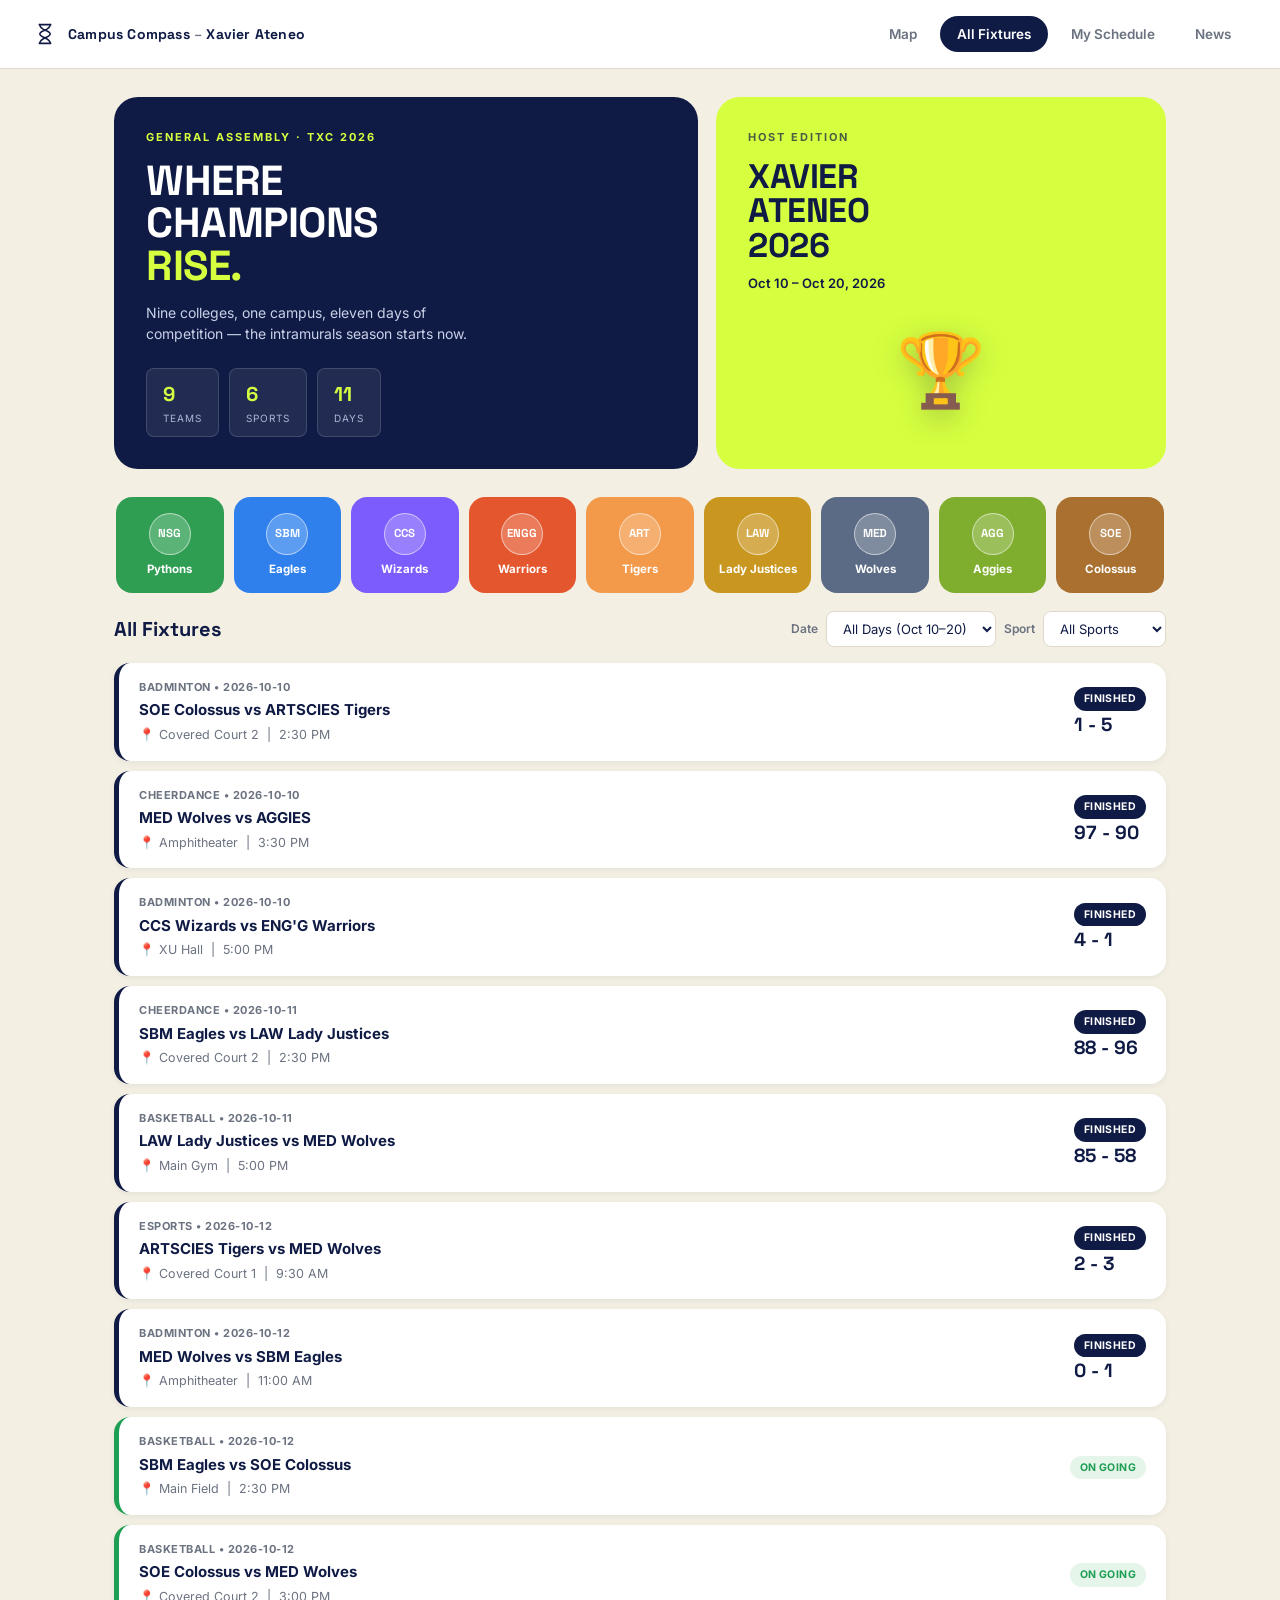
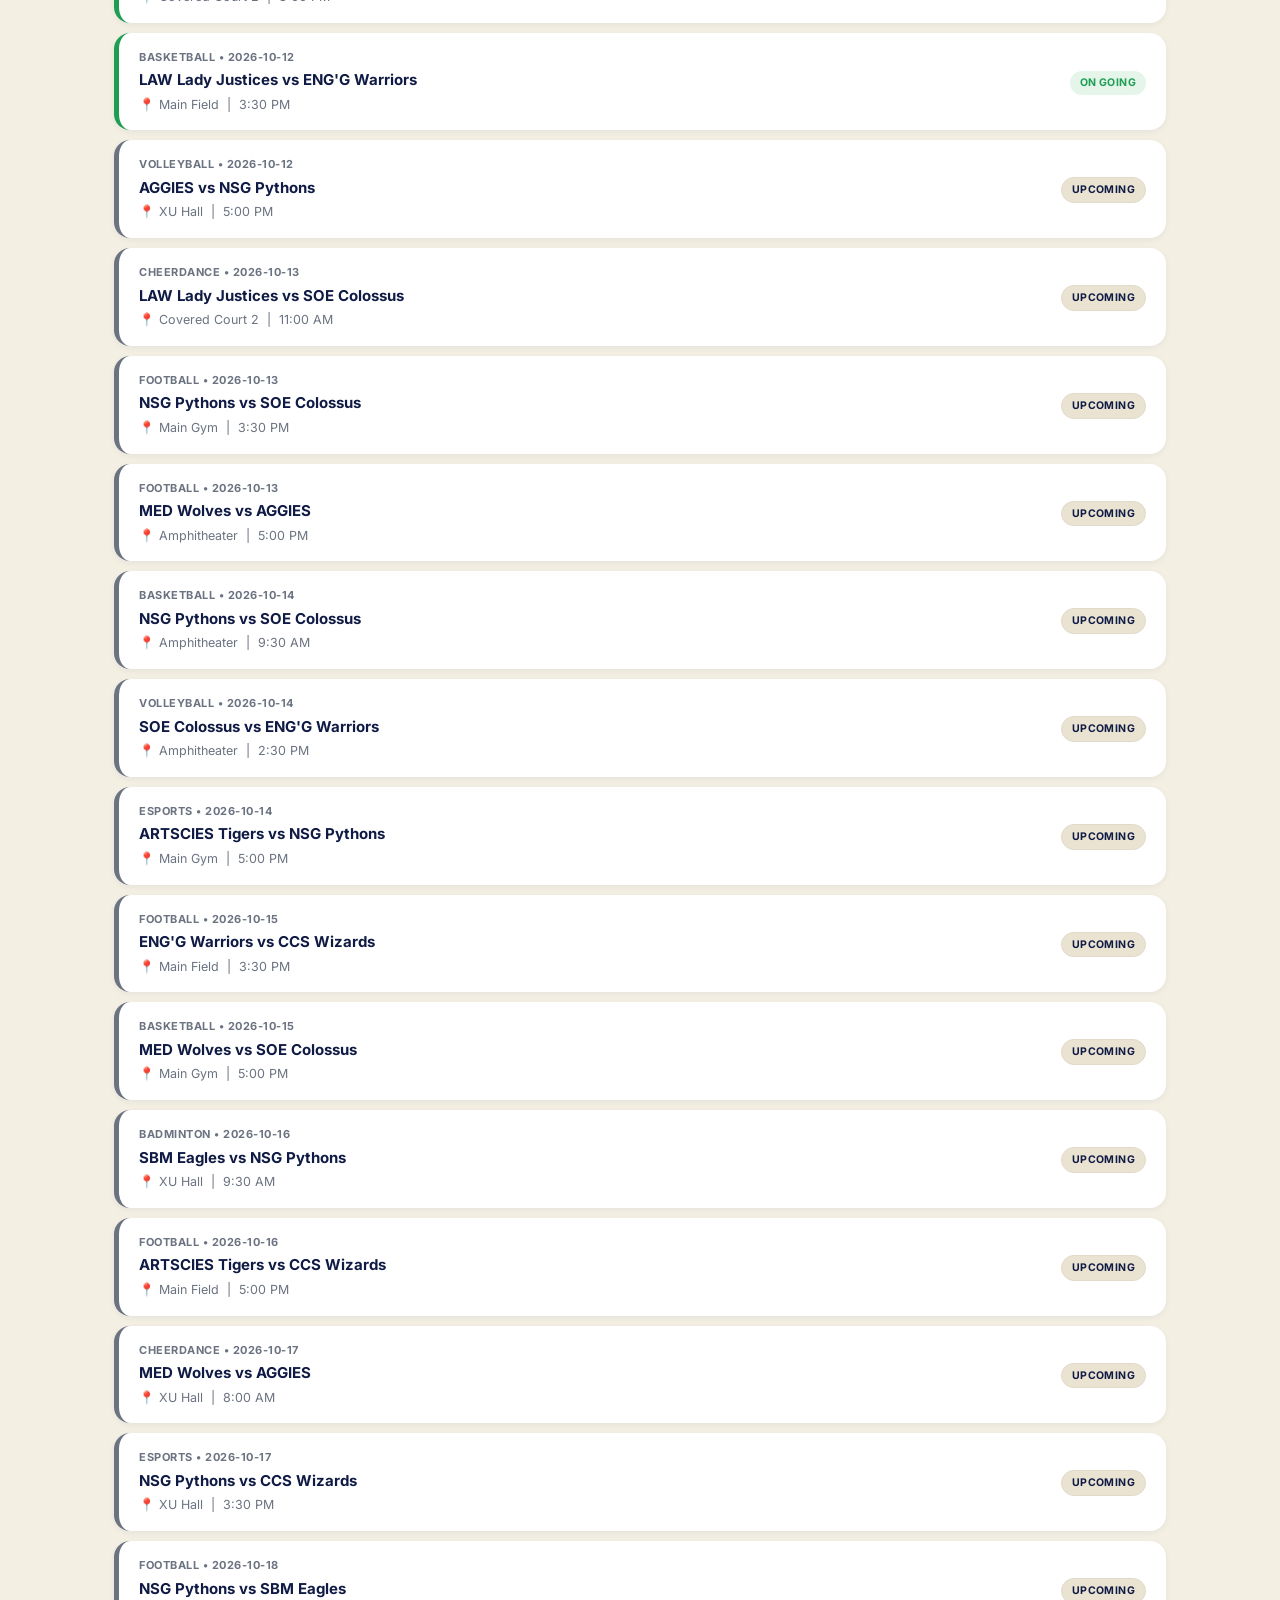
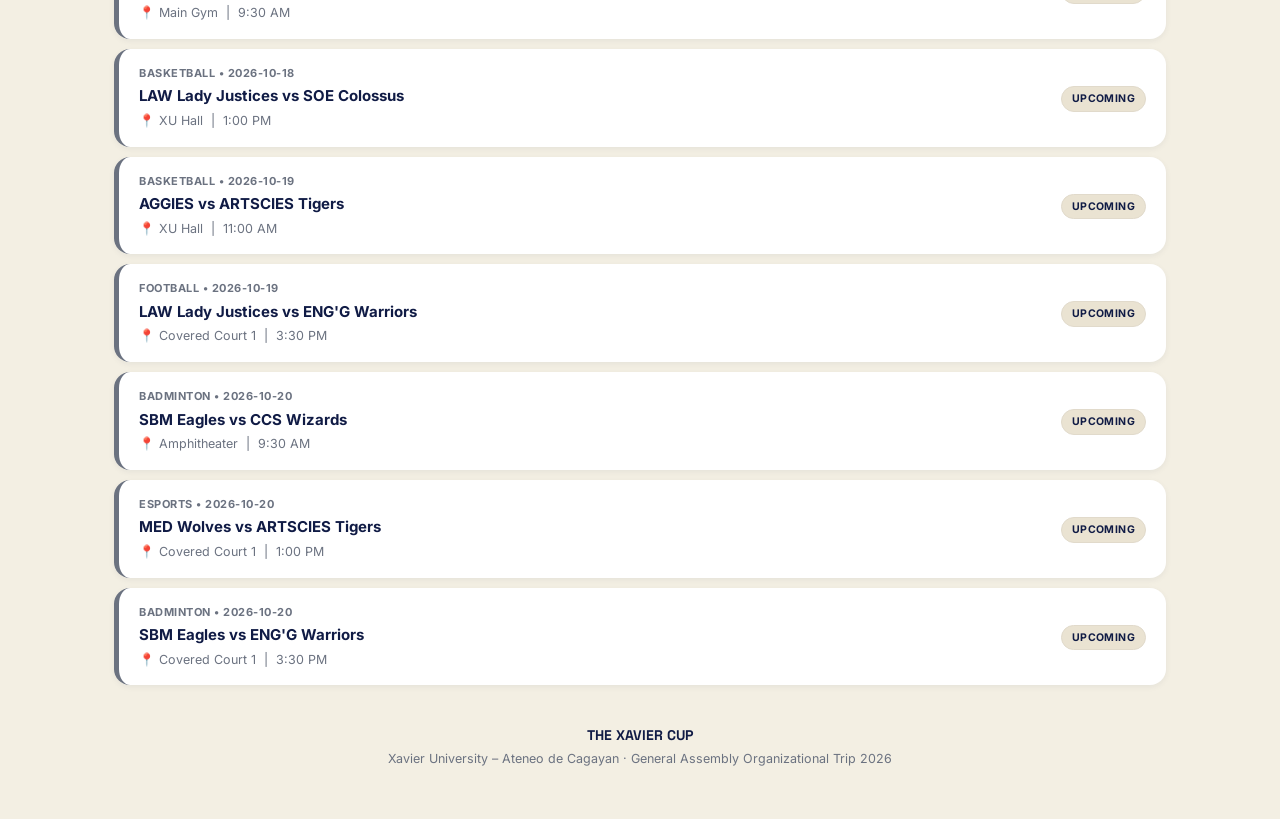
==== index.html @ f02c5eb1 "initial design" ====
<!DOCTYPE html>
<html lang="en">
<head>
<meta charset="UTF-8">
<meta name="viewport" content="width=device-width, initial-scale=1.0">
<title>The Xavier Cup · TXC 2026</title>
<link rel="preconnect" href="https://fonts.googleapis.com">
<link href="https://fonts.googleapis.com/css2?family=Space+Grotesk:wght@500;700&family=Inter:wght@400;500;600;700&display=swap" rel="stylesheet">
<link rel="stylesheet" href="styles.css">
</head>
<body>

  <!-- ============================================================
       NAVBAR
  ============================================================= -->
  <header class="navbar">
    <div class="brand">
      <span class="brand__mark" aria-hidden="true">
        <svg viewBox="0 0 100 100">
          <path d="M28 14h44M28 86h44" stroke="currentColor" stroke-width="6" stroke-linecap="round"/>
          <path d="M30 14c0 22 40 22 40 36s-40 14-40 36M70 14c0 22-40 22-40 36s40 14 40 36" fill="none" stroke="currentColor" stroke-width="6" stroke-linejoin="round" stroke-linecap="round"/>
        </svg>
      </span>
      <span class="brand__text">Campus Compass <span class="brand__dash">&ndash;</span> Xavier Ateneo</span>
    </div>
    <nav class="nav-tabs">
      <button class="nav-btn" data-tab="map">Map</button>
      <button class="nav-btn active" data-tab="fixtures">All Fixtures</button>
      <button class="nav-btn" data-tab="my-schedule">My Schedule</button>
      <button class="nav-btn" data-tab="news">News</button>
    </nav>
  </header>

  <main class="container">

    <!-- ============================================================
         HERO — two-card layout in the FIFA WC 2026 style
    ============================================================= -->
    <section class="hero">
      <div class="hero-card hero-card--navy">
        <p class="hero-eyebrow">GENERAL ASSEMBLY &middot; TXC 2026</p>
        <h1 class="hero-title">WHERE<br>CHAMPIONS<br><span>RISE.</span></h1>
        <p class="hero-copy">Nine colleges, one campus, eleven days of competition &mdash; the intramurals season starts now.</p>
        <div class="hero-stats">
          <div class="stat-chip"><span class="stat-num">9</span><span class="stat-label">Teams</span></div>
          <div class="stat-chip"><span class="stat-num">6</span><span class="stat-label">Sports</span></div>
          <div class="stat-chip"><span class="stat-num">11</span><span class="stat-label">Days</span></div>
        </div>
      </div>
      <div class="hero-card hero-card--lime">
        <p class="hero-eyebrow hero-eyebrow--dark">HOST EDITION</p>
        <h2 class="hero-title-dark">XAVIER<br>ATENEO<br>2026</h2>
        <p class="hero-dates">Oct 10 &ndash; Oct 20, 2026</p>
        <div class="hero-trophy" aria-hidden="true">🏆</div>
      </div>
    </section>

    <!-- ============================================================
         TEAM STRIP — doubles as a quick jump into My Schedule
    ============================================================= -->
    <section class="team-strip" id="teamStrip" aria-label="Teams">
      <!-- PHOTO NEEDED per team: a real candid/team photo, square
           crop, for the circular avatar in each chip below.
           Rendered by script.js — see TEAMS[].photo for the shot
           description of each one. Currently showing a colored
           initials placeholder instead. -->
    </section>

    <!-- ============================================================
         ALL FIXTURES VIEW
    ============================================================= -->
    <section class="view" id="fixturesView">
      <div class="view-controls">
        <h2 id="viewTitle">All Fixtures</h2>
        <div class="filter-group">
          <label for="dateSelect">Date</label>
          <select id="dateSelect">
            <option value="ALL">All Days (Oct 10&ndash;20)</option>
          </select>
          <label for="sportSelect">Sport</label>
          <select id="sportSelect">
            <option value="ALL">All Sports</option>
          </select>
        </div>
      </div>
      <div id="fixturesContainer" class="fixtures-grid"></div>
    </section>

    <!-- ============================================================
         MY SCHEDULE VIEW — team picker + calendar + day detail
    ============================================================= -->
    <section class="view" id="myScheduleView" hidden>
      <h2>⭐ My College Schedule</h2>
      <p class="section-lede">Pick your team above, then tap a day to see when they play.</p>

      <div class="calendar" id="calendar">
        <div class="calendar__head">
          <h3 id="calendarMonthLabel">October 2026</h3>
          <button class="calendar__today-btn" id="calToday">Today</button>
        </div>
        <div class="calendar__weekdays">
          <span>Sun</span><span>Mon</span><span>Tue</span><span>Wed</span><span>Thu</span><span>Fri</span><span>Sat</span>
        </div>
        <div class="calendar__grid" id="calendarGrid"></div>
      </div>

      <div class="day-detail" id="dayDetail">
        <div class="day-detail__head">
          <h3 id="dayDetailTitle">Select a team</h3>
        </div>
        <div id="dayDetailGames" class="fixtures-grid"></div>
      </div>
    </section>

  </main>

  <footer class="site-footer">
    <p class="site-footer__name">THE XAVIER CUP</p>
    <p class="footer-sub">Xavier University &ndash; Ateneo de Cagayan &middot; General Assembly Organizational Trip 2026</p>
  </footer>

<script src="script.js"></script>
</body>
</html>
---- styles.css ----
/* ==========================================================
   THE XAVIER CUP — FIFA World Cup 2026 palette
   navy card / lime accent / cream ground, bold condensed type.
========================================================== */

:root{
  --navy:       #101B45;
  --navy-deep:  #0A1230;
  --lime:       #D6FF3F;
  --lime-deep:  #A9CC1E;
  --cream:      #F3EFE3;
  --cream-card: #EAE3D2;
  --white:      #FFFFFF;
  --ink:        #101B45;
  --muted:      #6B7280;
  --border:     #E1DACB;
  --green:      #1E9E52;
  --green-soft: #E5F5EA;

  --font-display:'Space Grotesk', sans-serif;
  --font-body:   'Inter', sans-serif;

  --radius-sm: 8px;
  --radius:    16px;
  --radius-lg: 24px;
  --radius-pill: 999px;

  --shadow-sm: 0 2px 6px rgba(16,27,69,.06);
  --shadow-md: 0 8px 22px rgba(16,27,69,.10);
}

*{ box-sizing:border-box; margin:0; padding:0; }

body{
  font-family:var(--font-body);
  background:var(--cream);
  color:var(--ink);
  line-height:1.5;
  padding-bottom:40px;
}
a{ color:inherit; text-decoration:none; }
h1,h2,h3{ font-family:var(--font-display); }

/* ---------------------------------------------------------
   PHOTO PLACEHOLDER (used sparingly — most cards here are
   solid-color per the World Cup reference, not photographic)
--------------------------------------------------------- */
.photo-placeholder{
  display:flex; align-items:center; justify-content:center;
  background:repeating-linear-gradient(135deg, rgba(16,27,69,.06) 0 8px, rgba(16,27,69,0) 8px 16px), var(--cream-card);
  border:2px dashed var(--navy);
  color:var(--navy);
  font-size:10px; font-weight:700; text-align:center;
}

/* ---------------------------------------------------------
   NAVBAR
--------------------------------------------------------- */
.navbar{
  display:flex; align-items:center; justify-content:space-between;
  gap:16px; padding:16px 32px; background:var(--white);
  border-bottom:1px solid var(--border); flex-wrap:wrap;
}
.brand{ display:flex; align-items:center; gap:10px; }
.brand__mark{ width:26px; height:26px; color:var(--navy); }
.brand__text{
  font-family:var(--font-display); font-weight:700; font-size:14px;
  letter-spacing:.2px; color:var(--navy);
}
.brand__dash{ color:var(--muted); font-weight:500; }

.nav-tabs{ display:flex; gap:6px; flex-wrap:wrap; }
.nav-btn{
  background:transparent; border:1px solid transparent; color:var(--muted);
  padding:9px 16px; border-radius:var(--radius-pill); cursor:pointer;
  font-family:var(--font-body); font-weight:600; font-size:13.5px;
  transition:background .12s ease, color .12s ease;
}
.nav-btn:hover{ background:var(--cream); color:var(--navy); }
.nav-btn.active{ background:var(--navy); color:var(--white); }

/* ---------------------------------------------------------
   CONTAINER
--------------------------------------------------------- */
.container{ max-width:1100px; margin:0 auto; padding:28px 24px 0; }

/* ---------------------------------------------------------
   HERO
--------------------------------------------------------- */
.hero{ display:grid; grid-template-columns:1.3fr 1fr; gap:18px; margin-bottom:24px; }
.hero-card{ border-radius:var(--radius-lg); padding:32px; position:relative; overflow:hidden; }
.hero-card--navy{ background:var(--navy); color:var(--white); }
.hero-card--lime{ background:var(--lime); color:var(--navy); display:flex; flex-direction:column; }

.hero-eyebrow{
  font-size:11px; font-weight:700; letter-spacing:2px; text-transform:uppercase;
  color:var(--lime); margin-bottom:14px;
}
.hero-eyebrow--dark{ color:var(--navy); opacity:.7; }

.hero-title{
  font-size:clamp(30px,4vw,42px); font-weight:700; line-height:1.02; letter-spacing:-.5px;
  text-transform:uppercase; margin-bottom:14px;
}
.hero-title span{ color:var(--lime); }
.hero-copy{ font-size:14px; color:#C9D0E8; max-width:340px; margin-bottom:24px; }

.hero-stats{ display:flex; gap:10px; flex-wrap:wrap; }
.stat-chip{
  background:rgba(255,255,255,.08); border:1px solid rgba(255,255,255,.14);
  border-radius:var(--radius-sm); padding:10px 16px; display:flex; flex-direction:column; gap:2px;
}
.stat-num{ font-family:var(--font-display); font-weight:700; font-size:20px; color:var(--lime); }
.stat-label{ font-size:10px; letter-spacing:1px; text-transform:uppercase; color:#AEB6D4; }

.hero-title-dark{ font-size:clamp(26px,3.4vw,34px); font-weight:700; line-height:1.02; letter-spacing:-.5px; margin-bottom:10px; text-transform:uppercase; }
.hero-dates{ font-size:13px; font-weight:600; margin-bottom:auto; }
.hero-trophy{ font-size:72px; text-align:center; margin:14px 0; filter:drop-shadow(0 8px 14px rgba(16,27,69,.25)); }
.hero-venues{ display:flex; gap:8px; flex-wrap:wrap; }
.venue-pill{ background:var(--navy); color:var(--white); font-size:11px; font-weight:700; padding:6px 12px; border-radius:var(--radius-pill); }

/* ---------------------------------------------------------
   TEAM STRIP / PICKER (shared chip styling)
--------------------------------------------------------- */
.team-strip{
  display:grid; grid-template-columns:repeat(auto-fit, minmax(88px, 1fr));
  gap:10px; padding:4px 2px 18px; width:100%;
}
.team-chip{
  border:2px solid transparent;
  border-radius:var(--radius); padding:14px 8px; text-align:center; cursor:pointer;
  transition:transform .12s ease, box-shadow .12s ease, border-color .12s ease;
}
.team-chip:hover{ transform:translateY(-2px); box-shadow:var(--shadow-sm); }
.team-chip.selected{ border-color:var(--navy); box-shadow:var(--shadow-md); }
.team-chip__avatar{
  width:42px; height:42px; border-radius:50%; margin:0 auto 8px;
  display:flex; align-items:center; justify-content:center;
  background:rgba(255,255,255,.22); border:1.5px solid rgba(255,255,255,.55);
  color:#fff; font-family:var(--font-display); font-weight:700; font-size:11.5px;
}
.team-chip__name{ font-size:11.5px; font-weight:700; line-height:1.2; color:#fff; }

/* ---------------------------------------------------------
   VIEWS / CONTROLS
--------------------------------------------------------- */
.view[hidden]{ display:none; }
.view-controls{
  display:flex; align-items:center; justify-content:space-between; flex-wrap:wrap; gap:14px;
  margin-bottom:16px;
}
.view-controls h2, .my-schedule h2{ font-size:20px; }
.section-lede{ color:var(--muted); font-size:13.5px; margin-bottom:16px; margin-top:-6px; }

.filter-group{ display:flex; align-items:center; gap:8px; flex-wrap:wrap; }
.filter-group label{ font-size:12px; font-weight:600; color:var(--muted); }
.filter-group select{
  padding:8px 12px; border-radius:var(--radius-sm); border:1px solid var(--border);
  background:var(--white); font-family:var(--font-body); font-size:13px; color:var(--ink);
}

/* ---------------------------------------------------------
   FIXTURE CARDS
--------------------------------------------------------- */
.fixtures-grid{ display:flex; flex-direction:column; gap:10px; }
.card{
  background:var(--white); border-radius:var(--radius); padding:16px 20px;
  display:flex; justify-content:space-between; align-items:center; gap:16px;
  border-left:5px solid var(--border); box-shadow:var(--shadow-sm); flex-wrap:wrap;
}
.card.finished{ border-left-color:var(--navy); }
.card.ongoing{ border-left-color:var(--green); }
.card.upcoming{ border-left-color:var(--muted); }
/* whenever a card involves the viewer's own team (green text),
   the left edge goes green too, overriding the status color */
.card.mine{ border-left-color:var(--lime-deep); }

.badge{
  font-size:10.5px; font-weight:700; padding:4px 10px; border-radius:var(--radius-pill);
  text-transform:uppercase; letter-spacing:.4px; display:inline-block;
}
.badge.finished{ background:var(--navy); color:var(--white); }
.badge.ongoing{ background:var(--green-soft); color:var(--green); animation:pulse 1.3s infinite; }
.badge.upcoming{ background:var(--cream-card); color:var(--navy); border:1px solid var(--border); }
@keyframes pulse{ 0%,100%{opacity:1;} 50%{opacity:.55;} }

.match-info{ flex:1 1 220px; }
.sport-name{ font-size:11px; color:var(--muted); text-transform:uppercase; letter-spacing:.5px; font-weight:700; margin-bottom:4px; }
.teams{ font-size:15px; font-weight:700; }
.teams .team-mine{ color:var(--lime-deep); }
.time-venue{ font-size:12.5px; color:var(--muted); margin-top:4px; }

.score{ font-family:var(--font-display); font-weight:700; font-size:19px; color:var(--navy); white-space:nowrap; }

.empty-state{ text-align:center; padding:36px 20px; background:var(--white); border-radius:var(--radius); color:var(--muted); border:1px dashed var(--border); font-size:13.5px; }

/* ---------------------------------------------------------
   CALENDAR (My Schedule) — real month grid, macOS-Calendar-style
--------------------------------------------------------- */
.calendar{
  background:var(--navy); border-radius:var(--radius-lg); overflow:hidden;
  margin-bottom:22px; box-shadow:var(--shadow-md);
}
.calendar__head{
  display:flex; align-items:center; gap:12px; padding:16px 20px 10px;
}
.calendar__head h3{
  color:var(--lime); font-size:18px; font-weight:700; margin-right:auto;
}
.calendar__today-btn{
  background:rgba(255,255,255,.08); border:1px solid rgba(255,255,255,.2); color:var(--white);
  font-size:12px; font-weight:600; padding:6px 14px; border-radius:var(--radius-pill); cursor:pointer;
}
.calendar__today-btn:hover{ background:rgba(255,255,255,.16); }

.calendar__weekdays{
  display:grid; grid-template-columns:repeat(7,1fr);
  padding:6px 10px; border-top:1px solid rgba(255,255,255,.08);
}
.calendar__weekdays span{
  text-align:center; font-size:11px; font-weight:600; letter-spacing:.5px;
  color:rgba(255,255,255,.55); text-transform:uppercase; padding:6px 0;
}

.calendar__grid{ display:grid; grid-template-columns:repeat(7,1fr); }
.cal-cell{
  min-height:88px; border-top:1px solid rgba(255,255,255,.08); border-left:1px solid rgba(255,255,255,.08);
  padding:6px 6px 8px; cursor:pointer; transition:background .12s ease;
}
.cal-cell:nth-child(7n+1){ border-left:none; }
.cal-cell:hover{ background:rgba(255,255,255,.04); }
.cal-cell.out-of-month{ cursor:default; }
.cal-cell.out-of-month .cal-cell__num{ color:rgba(255,255,255,.22); }
.cal-cell.selected{ background:rgba(214,255,63,.10); }
.cal-cell__num{
  font-family:var(--font-display); font-weight:700; font-size:13px; color:var(--lime);
}
.cal-cell.is-today .cal-cell__num{
  display:inline-flex; align-items:center; justify-content:center;
  width:22px; height:22px; border-radius:50%; background:var(--lime); color:var(--navy);
}
.cal-pills{ margin-top:6px; display:flex; flex-direction:column; gap:3px; }
.cal-pill{
  font-size:10px; font-weight:600; padding:3px 6px; border-radius:5px;
  white-space:nowrap; overflow:hidden; text-overflow:ellipsis;
}
.cal-pill.finished{ background:var(--cream); color:var(--navy); }
.cal-pill.ongoing{ background:var(--lime); color:var(--navy); animation:pulse 1.3s infinite; }
.cal-pill.upcoming{ background:transparent; border:1px solid rgba(214,255,63,.6); color:var(--lime); }

.day-detail__head{ margin-bottom:12px; }
.day-detail__head h3{ font-size:16px; }

/* ---------------------------------------------------------
   FOOTER
--------------------------------------------------------- */
.site-footer{ text-align:center; padding:40px 20px 10px; color:var(--muted); font-size:12.5px; }
.site-footer__name{ font-family:var(--font-display); font-weight:700; color:var(--navy); font-size:14px; margin-bottom:4px; }

/* ---------------------------------------------------------
   RESPONSIVE
--------------------------------------------------------- */
@media (max-width:760px){
  .hero{ grid-template-columns:1fr; }
  .navbar{ padding:14px 18px; }
  .container{ padding:22px 16px 0; }
  .card{ flex-direction:column; align-items:flex-start; }
  .score{ align-self:flex-end; }
}
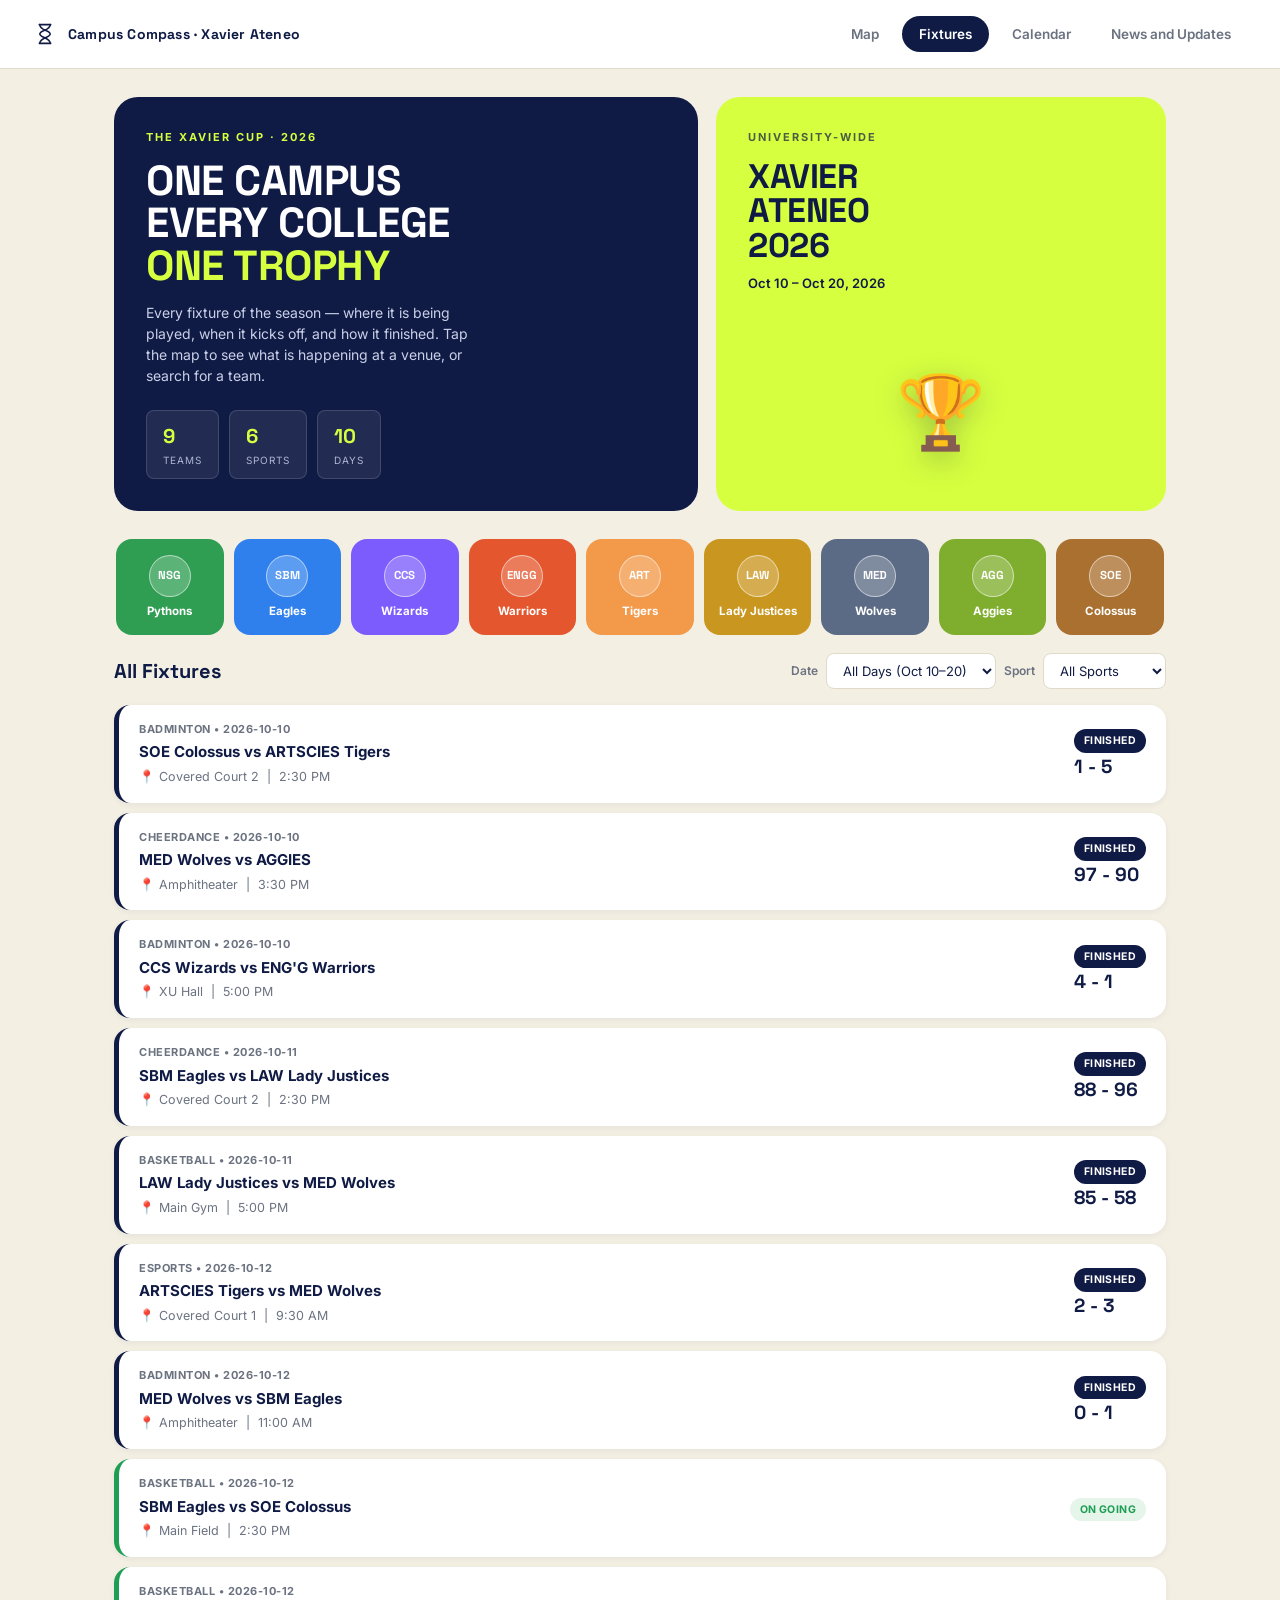
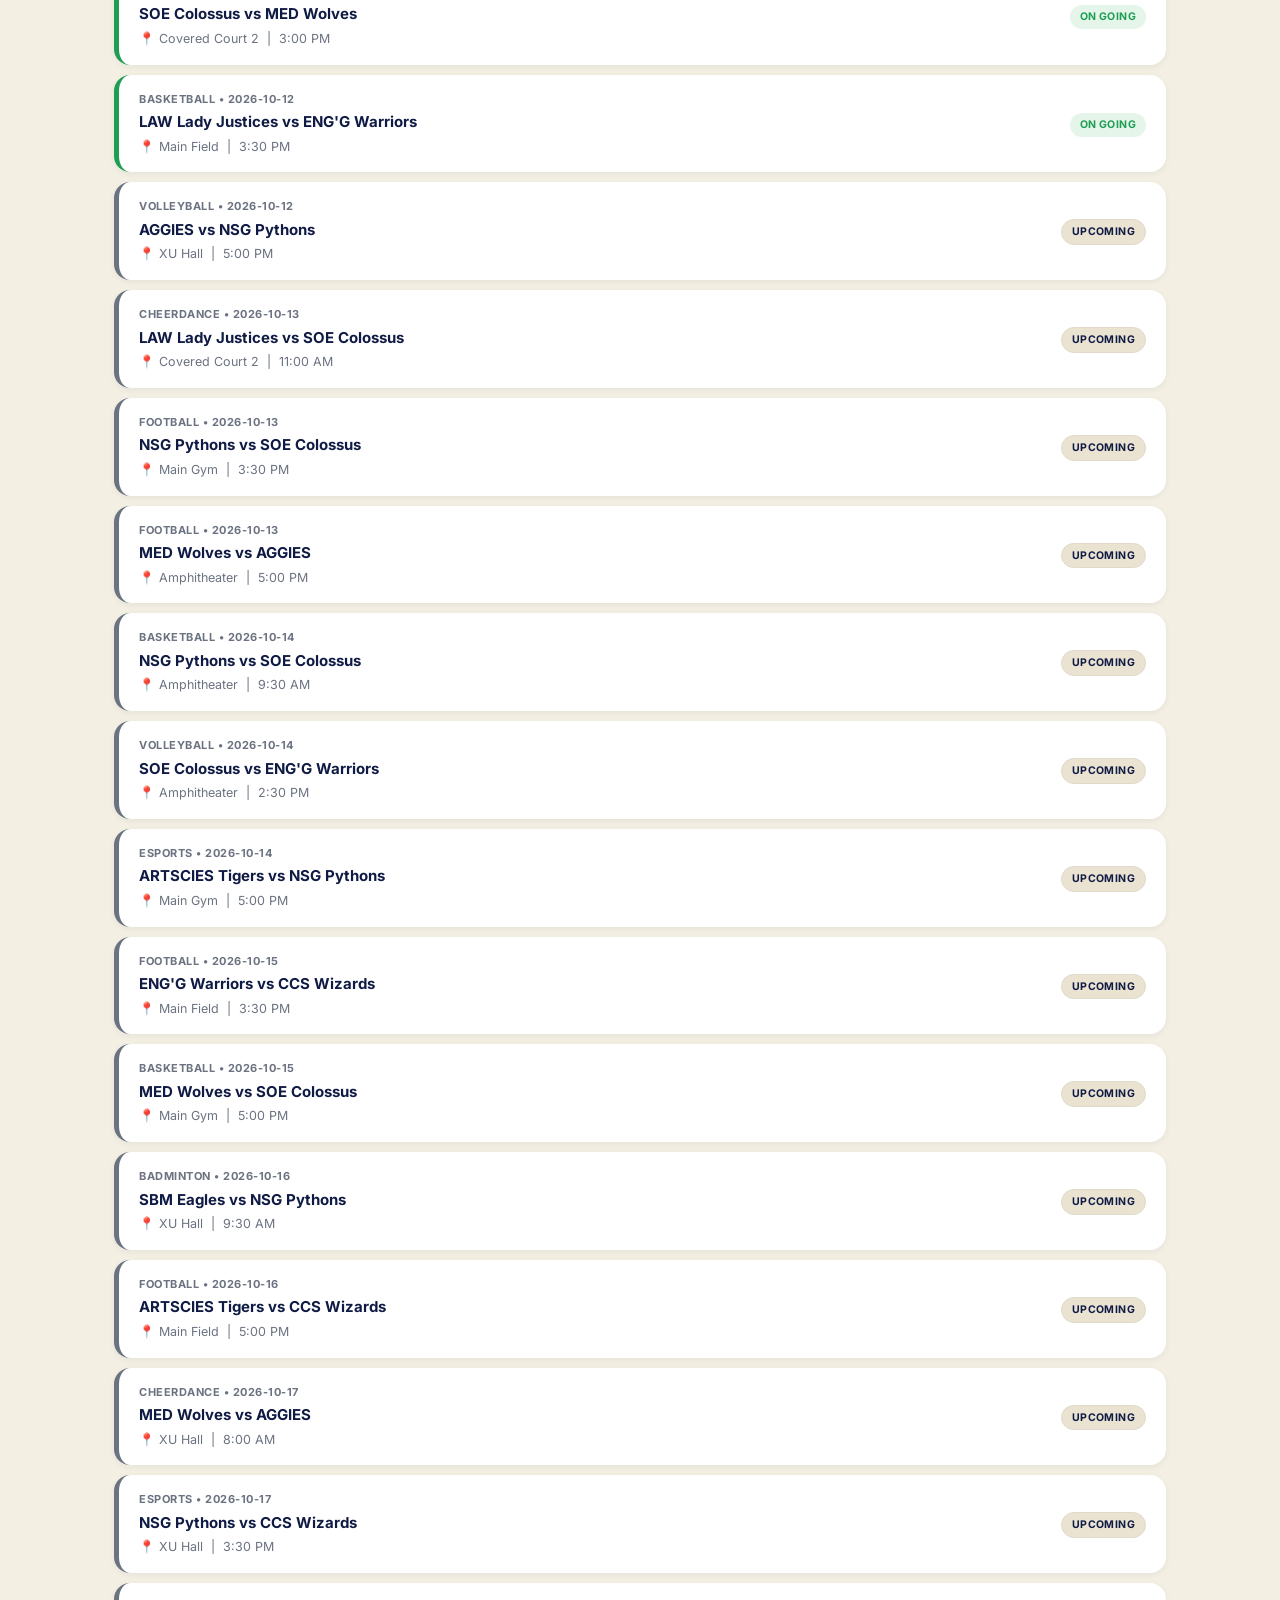
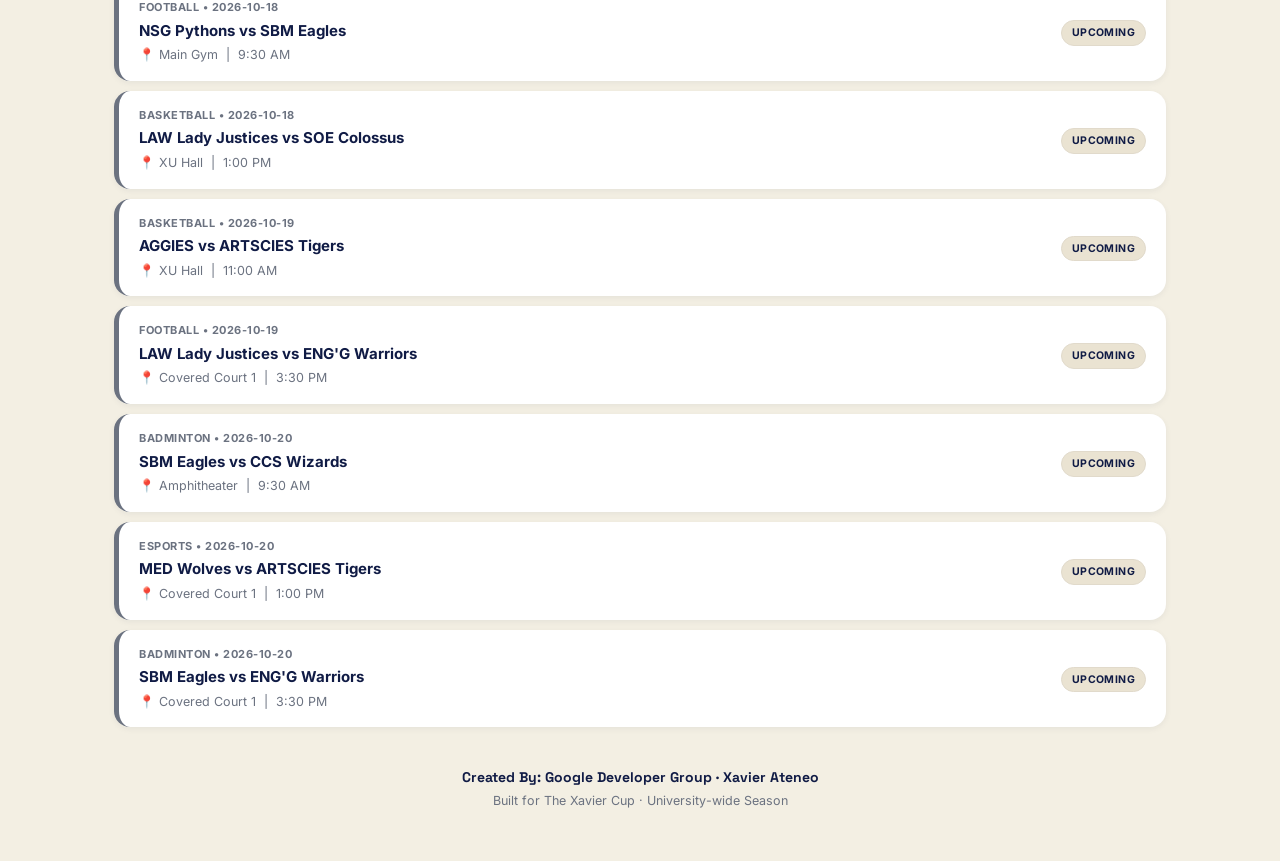
==== commit 6090ce8e: "fixed some text layouts and contents to align with seans design" ====
--- a/index.html
+++ b/index.html
@@ -1,18 +1,15 @@
 <!DOCTYPE html>
 <html lang="en">
 <head>
-<meta charset="UTF-8">
-<meta name="viewport" content="width=device-width, initial-scale=1.0">
-<title>The Xavier Cup · TXC 2026</title>
-<link rel="preconnect" href="https://fonts.googleapis.com">
-<link href="https://fonts.googleapis.com/css2?family=Space+Grotesk:wght@500;700&family=Inter:wght@400;500;600;700&display=swap" rel="stylesheet">
-<link rel="stylesheet" href="styles.css">
+  <meta charset="UTF-8">
+  <meta name="viewport" content="width=device-width, initial-scale=1.0">
+  <title>Campus Compass · Xavier Ateneo</title>
+  <link rel="preconnect" href="https://fonts.googleapis.com">
+  <link href="https://fonts.googleapis.com/css2?family=Space+Grotesk:wght@500;700&family=Inter:wght@400;500;600;700&display=swap" rel="stylesheet">
+  <link rel="stylesheet" href="styles.css">
 </head>
 <body>
 
-  <!-- ============================================================
-       NAVBAR
-  ============================================================= -->
   <header class="navbar">
     <div class="brand">
       <span class="brand__mark" aria-hidden="true">
@@ -21,54 +18,43 @@
           <path d="M30 14c0 22 40 22 40 36s-40 14-40 36M70 14c0 22-40 22-40 36s40 14 40 36" fill="none" stroke="currentColor" stroke-width="6" stroke-linejoin="round" stroke-linecap="round"/>
         </svg>
       </span>
-      <span class="brand__text">Campus Compass <span class="brand__dash">&ndash;</span> Xavier Ateneo</span>
+      <span class="brand__text">Campus Compass · Xavier Ateneo</span>
     </div>
     <nav class="nav-tabs">
       <button class="nav-btn" data-tab="map">Map</button>
-      <button class="nav-btn active" data-tab="fixtures">All Fixtures</button>
-      <button class="nav-btn" data-tab="my-schedule">My Schedule</button>
-      <button class="nav-btn" data-tab="news">News</button>
+      <button class="nav-btn active" data-tab="fixtures">Fixtures</button>
+      <button class="nav-btn" data-tab="my-schedule">Calendar</button>
+      <button class="nav-btn" data-tab="news">News and Updates</button>
     </nav>
   </header>
 
   <main class="container">
-
-    <!-- ============================================================
-         HERO — two-card layout in the FIFA WC 2026 style
-    ============================================================= -->
     <section class="hero">
       <div class="hero-card hero-card--navy">
-        <p class="hero-eyebrow">GENERAL ASSEMBLY &middot; TXC 2026</p>
-        <h1 class="hero-title">WHERE<br>CHAMPIONS<br><span>RISE.</span></h1>
-        <p class="hero-copy">Nine colleges, one campus, eleven days of competition &mdash; the intramurals season starts now.</p>
+        <p class="hero-eyebrow">THE XAVIER CUP &middot; 2026</p>
+        <h1 class="hero-title">ONE CAMPUS<br>EVERY COLLEGE<br><span>ONE TROPHY</span></h1>
+        <p class="hero-copy">Every fixture of the season — where it is being played, when it kicks off, and how it finished. Tap the map to see what is happening at a venue, or search for a team.</p>
         <div class="hero-stats">
           <div class="stat-chip"><span class="stat-num">9</span><span class="stat-label">Teams</span></div>
           <div class="stat-chip"><span class="stat-num">6</span><span class="stat-label">Sports</span></div>
-          <div class="stat-chip"><span class="stat-num">11</span><span class="stat-label">Days</span></div>
+          <div class="stat-chip"><span class="stat-num">10</span><span class="stat-label">Days</span></div>
         </div>
       </div>
       <div class="hero-card hero-card--lime">
-        <p class="hero-eyebrow hero-eyebrow--dark">HOST EDITION</p>
+        <p class="hero-eyebrow hero-eyebrow--dark">UNIVERSITY-WIDE</p>
         <h2 class="hero-title-dark">XAVIER<br>ATENEO<br>2026</h2>
         <p class="hero-dates">Oct 10 &ndash; Oct 20, 2026</p>
         <div class="hero-trophy" aria-hidden="true">🏆</div>
       </div>
     </section>
 
-    <!-- ============================================================
-         TEAM STRIP — doubles as a quick jump into My Schedule
-    ============================================================= -->
     <section class="team-strip" id="teamStrip" aria-label="Teams">
       <!-- PHOTO NEEDED per team: a real candid/team photo, square
-           crop, for the circular avatar in each chip below.
-           Rendered by script.js — see TEAMS[].photo for the shot
-           description of each one. Currently showing a colored
-           initials placeholder instead. -->
+          crop. Rendered by script.js — see TEAMS[].photo for the shot
+          description of each one. Currently showing a colored
+          initials placeholder instead -->
     </section>
 
-    <!-- ============================================================
-         ALL FIXTURES VIEW
-    ============================================================= -->
     <section class="view" id="fixturesView">
       <div class="view-controls">
         <h2 id="viewTitle">All Fixtures</h2>
@@ -86,11 +72,8 @@
       <div id="fixturesContainer" class="fixtures-grid"></div>
     </section>
 
-    <!-- ============================================================
-         MY SCHEDULE VIEW — team picker + calendar + day detail
-    ============================================================= -->
     <section class="view" id="myScheduleView" hidden>
-      <h2>⭐ My College Schedule</h2>
+      <h2>College Schedule</h2>
       <p class="section-lede">Pick your team above, then tap a day to see when they play.</p>
 
       <div class="calendar" id="calendar">
@@ -115,8 +98,8 @@
   </main>
 
   <footer class="site-footer">
-    <p class="site-footer__name">THE XAVIER CUP</p>
-    <p class="footer-sub">Xavier University &ndash; Ateneo de Cagayan &middot; General Assembly Organizational Trip 2026</p>
+    <p class="site-footer__name">Created By: Google Developer Group · Xavier Ateneo</p>
+    <p class="footer-sub">Built for The Xavier Cup · University-wide Season</p>
   </footer>
 
 <script src="script.js"></script>
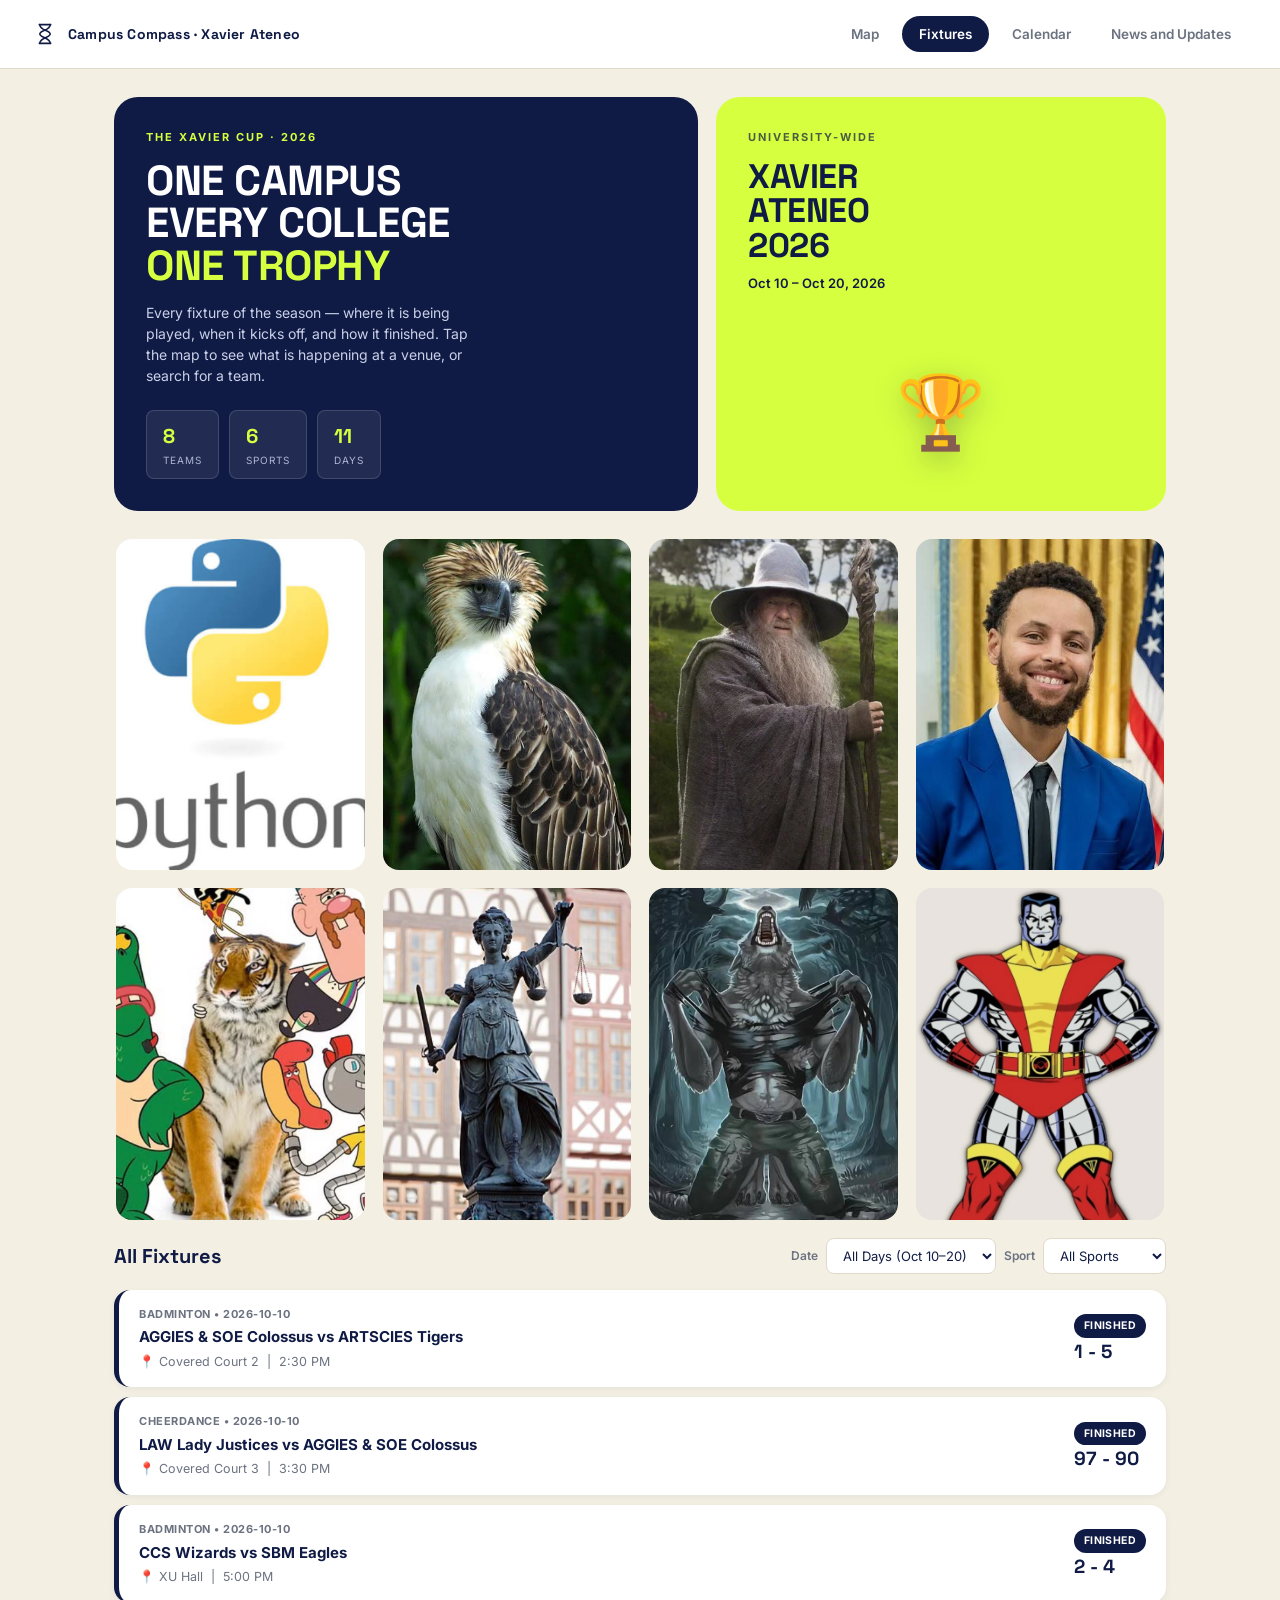
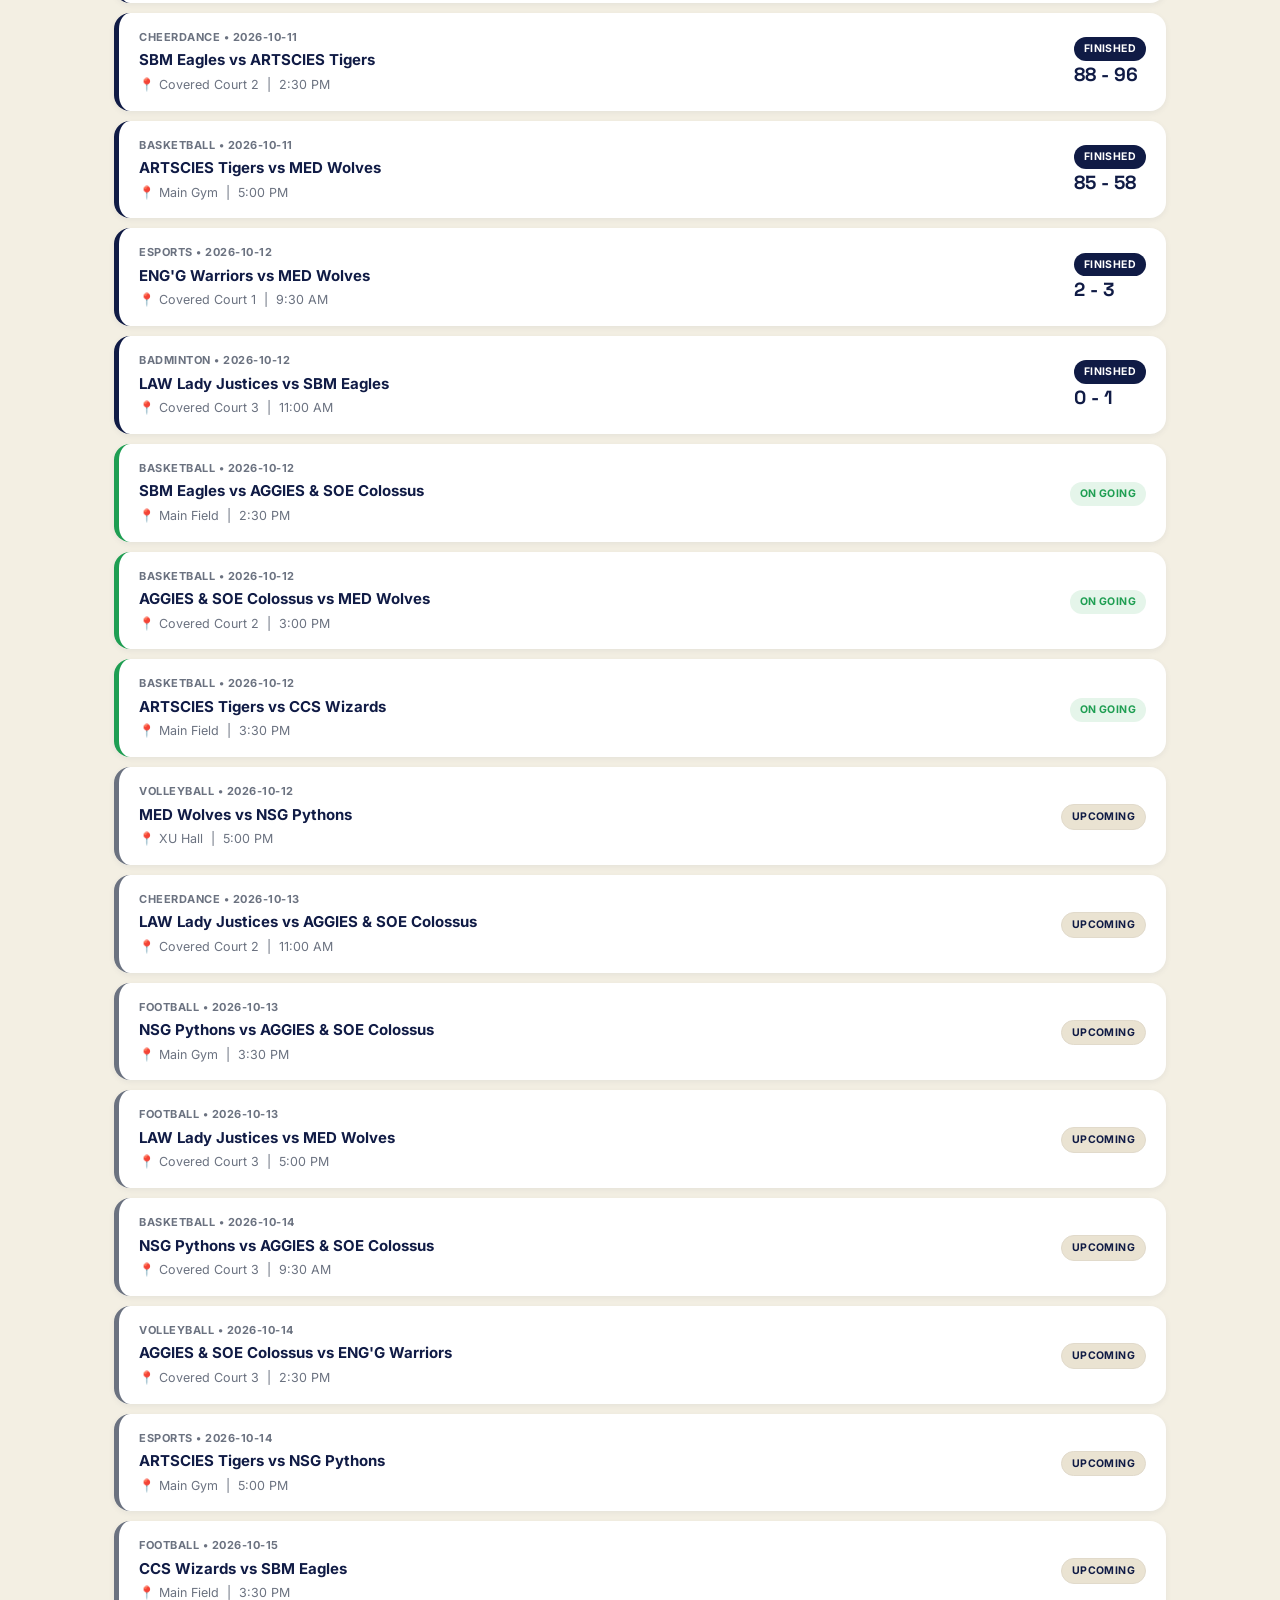
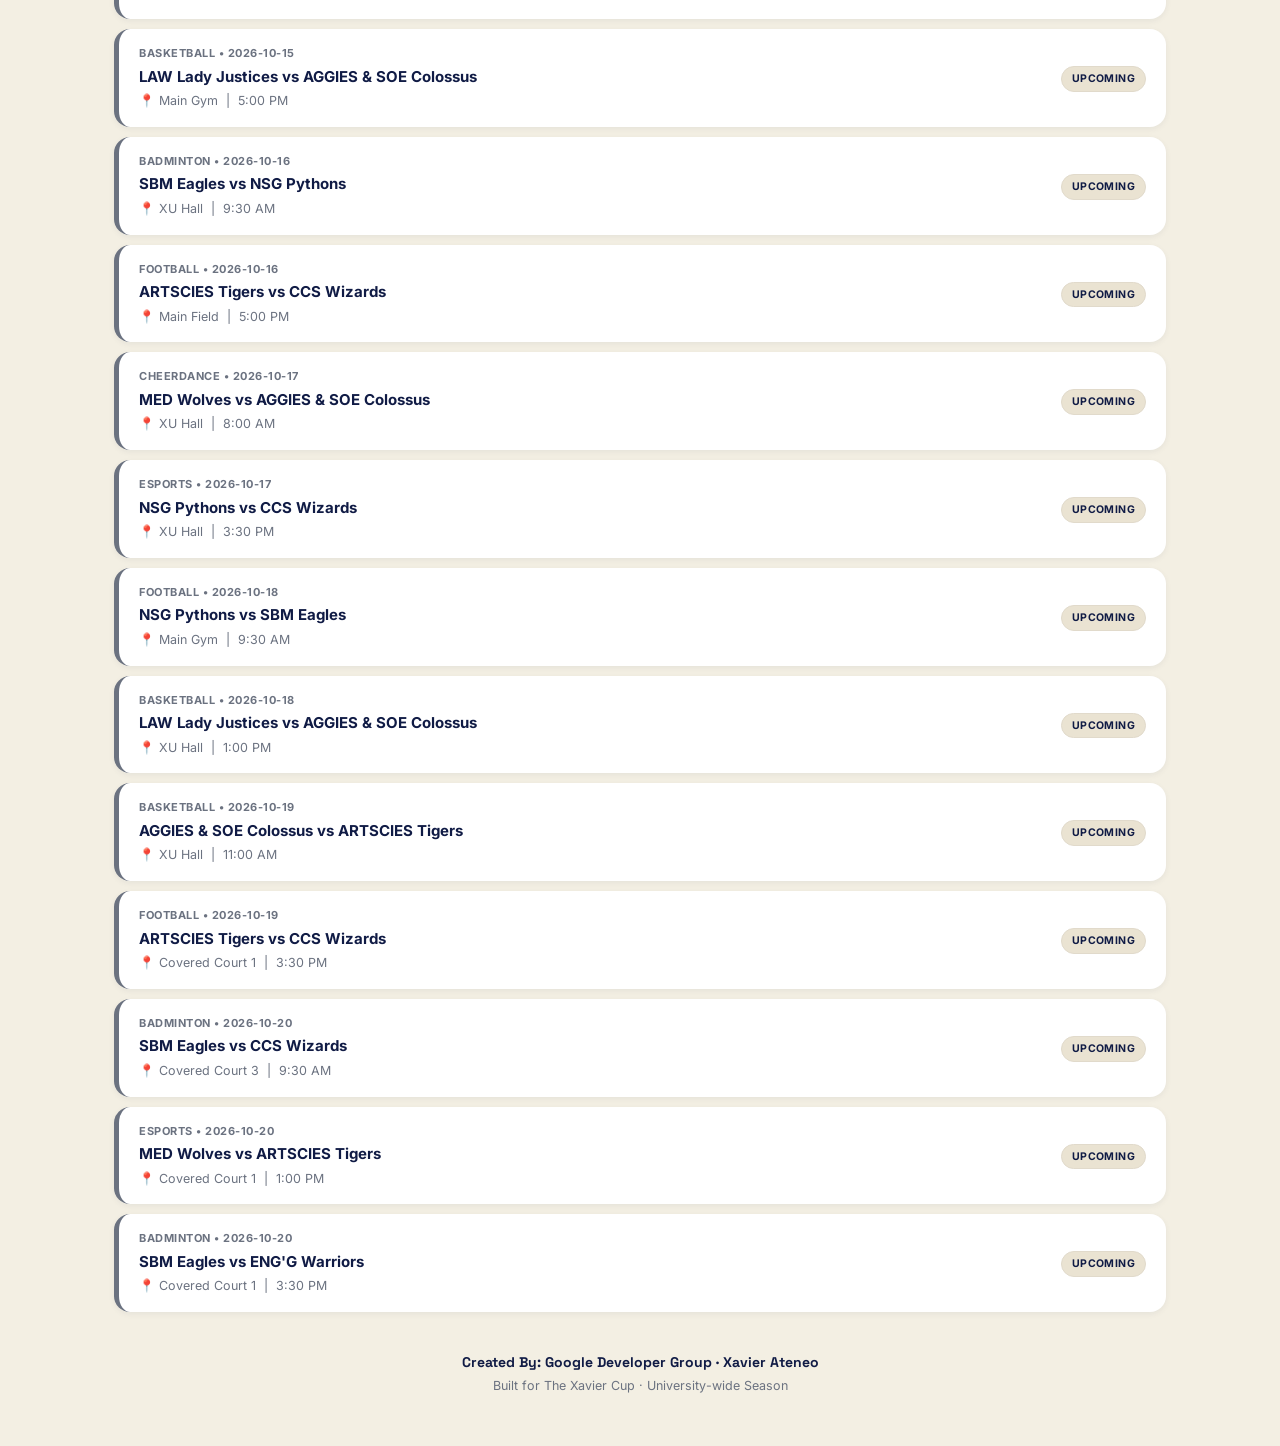
==== commit a65df047: "added placeholder pictures and merged AGGIES and SOE because they were accidentally separated" ====
--- a/index.html
+++ b/index.html
@@ -35,9 +35,9 @@
         <h1 class="hero-title">ONE CAMPUS<br>EVERY COLLEGE<br><span>ONE TROPHY</span></h1>
         <p class="hero-copy">Every fixture of the season — where it is being played, when it kicks off, and how it finished. Tap the map to see what is happening at a venue, or search for a team.</p>
         <div class="hero-stats">
-          <div class="stat-chip"><span class="stat-num">9</span><span class="stat-label">Teams</span></div>
+          <div class="stat-chip"><span class="stat-num">8</span><span class="stat-label">Teams</span></div>
           <div class="stat-chip"><span class="stat-num">6</span><span class="stat-label">Sports</span></div>
-          <div class="stat-chip"><span class="stat-num">10</span><span class="stat-label">Days</span></div>
+          <div class="stat-chip"><span class="stat-num">11</span><span class="stat-label">Days</span></div>
         </div>
       </div>
       <div class="hero-card hero-card--lime">
@@ -49,10 +49,9 @@
     </section>
 
     <section class="team-strip" id="teamStrip" aria-label="Teams">
-      <!-- PHOTO NEEDED per team: a real candid/team photo, square
-          crop. Rendered by script.js — see TEAMS[].photo for the shot
-          description of each one. Currently showing a colored
-          initials placeholder instead -->
+      <!-- Team photos are wired up in script.js via TEAMS[].img. A
+        portrait crop (roughly 3:4) fills each chip best, since there's no
+        name or code overlaid on top of the image anymore. -->
     </section>
 
     <section class="view" id="fixturesView">
--- a/styles.css
+++ b/styles.css
@@ -1,8 +1,3 @@
-/* ==========================================================
-   THE XAVIER CUP — FIFA World Cup 2026 palette
-   navy card / lime accent / cream ground, bold condensed type.
-========================================================== */
-
 :root{
   --navy:       #101B45;
   --navy-deep:  #0A1230;
@@ -41,10 +36,6 @@
 a{ color:inherit; text-decoration:none; }
 h1,h2,h3{ font-family:var(--font-display); }
 
-/* ---------------------------------------------------------
-   PHOTO PLACEHOLDER (used sparingly — most cards here are
-   solid-color per the World Cup reference, not photographic)
---------------------------------------------------------- */
 .photo-placeholder{
   display:flex; align-items:center; justify-content:center;
   background:repeating-linear-gradient(135deg, rgba(16,27,69,.06) 0 8px, rgba(16,27,69,0) 8px 16px), var(--cream-card);
@@ -53,9 +44,6 @@
   font-size:10px; font-weight:700; text-align:center;
 }
 
-/* ---------------------------------------------------------
-   NAVBAR
---------------------------------------------------------- */
 .navbar{
   display:flex; align-items:center; justify-content:space-between;
   gap:16px; padding:16px 32px; background:var(--white);
@@ -79,14 +67,8 @@
 .nav-btn:hover{ background:var(--cream); color:var(--navy); }
 .nav-btn.active{ background:var(--navy); color:var(--white); }
 
-/* ---------------------------------------------------------
-   CONTAINER
---------------------------------------------------------- */
 .container{ max-width:1100px; margin:0 auto; padding:28px 24px 0; }
 
-/* ---------------------------------------------------------
-   HERO
---------------------------------------------------------- */
 .hero{ display:grid; grid-template-columns:1.3fr 1fr; gap:18px; margin-bottom:24px; }
 .hero-card{ border-radius:var(--radius-lg); padding:32px; position:relative; overflow:hidden; }
 .hero-card--navy{ background:var(--navy); color:var(--white); }
@@ -119,31 +101,22 @@
 .hero-venues{ display:flex; gap:8px; flex-wrap:wrap; }
 .venue-pill{ background:var(--navy); color:var(--white); font-size:11px; font-weight:700; padding:6px 12px; border-radius:var(--radius-pill); }
 
-/* ---------------------------------------------------------
-   TEAM STRIP / PICKER (shared chip styling)
---------------------------------------------------------- */
 .team-strip{
-  display:grid; grid-template-columns:repeat(auto-fit, minmax(88px, 1fr));
-  gap:10px; padding:4px 2px 18px; width:100%;
+  display:grid; grid-template-columns:repeat(4, 1fr);
+  gap:18px; padding:4px 2px 18px; width:100%;
 }
 .team-chip{
-  border:2px solid transparent;
-  border-radius:var(--radius); padding:14px 8px; text-align:center; cursor:pointer;
-  transition:transform .12s ease, box-shadow .12s ease, border-color .12s ease;
+  border-radius:var(--radius); overflow:hidden;
+  cursor:pointer; display:block;
+  aspect-ratio:3/4;
+  transition:transform .12s ease, box-shadow .12s ease;
 }
 .team-chip:hover{ transform:translateY(-2px); box-shadow:var(--shadow-sm); }
-.team-chip.selected{ border-color:var(--navy); box-shadow:var(--shadow-md); }
-.team-chip__avatar{
-  width:42px; height:42px; border-radius:50%; margin:0 auto 8px;
-  display:flex; align-items:center; justify-content:center;
-  background:rgba(255,255,255,.22); border:1.5px solid rgba(255,255,255,.55);
-  color:#fff; font-family:var(--font-display); font-weight:700; font-size:11.5px;
-}
-.team-chip__name{ font-size:11.5px; font-weight:700; line-height:1.2; color:#fff; }
-
-/* ---------------------------------------------------------
-   VIEWS / CONTROLS
---------------------------------------------------------- */
+.team-chip.selected{ box-shadow:0 0 0 3px var(--lime), var(--shadow-md); }
+.team-chip__photo{
+  width:100%; height:100%; object-fit:cover; display:block;
+}
+
 .view[hidden]{ display:none; }
 .view-controls{
   display:flex; align-items:center; justify-content:space-between; flex-wrap:wrap; gap:14px;
@@ -159,9 +132,6 @@
   background:var(--white); font-family:var(--font-body); font-size:13px; color:var(--ink);
 }
 
-/* ---------------------------------------------------------
-   FIXTURE CARDS
---------------------------------------------------------- */
 .fixtures-grid{ display:flex; flex-direction:column; gap:10px; }
 .card{
   background:var(--white); border-radius:var(--radius); padding:16px 20px;
@@ -194,9 +164,6 @@
 
 .empty-state{ text-align:center; padding:36px 20px; background:var(--white); border-radius:var(--radius); color:var(--muted); border:1px dashed var(--border); font-size:13.5px; }
 
-/* ---------------------------------------------------------
-   CALENDAR (My Schedule) — real month grid, macOS-Calendar-style
---------------------------------------------------------- */
 .calendar{
   background:var(--navy); border-radius:var(--radius-lg); overflow:hidden;
   margin-bottom:22px; box-shadow:var(--shadow-md);
@@ -251,19 +218,14 @@
 .day-detail__head{ margin-bottom:12px; }
 .day-detail__head h3{ font-size:16px; }
 
-/* ---------------------------------------------------------
-   FOOTER
---------------------------------------------------------- */
 .site-footer{ text-align:center; padding:40px 20px 10px; color:var(--muted); font-size:12.5px; }
 .site-footer__name{ font-family:var(--font-display); font-weight:700; color:var(--navy); font-size:14px; margin-bottom:4px; }
 
-/* ---------------------------------------------------------
-   RESPONSIVE
---------------------------------------------------------- */
 @media (max-width:760px){
   .hero{ grid-template-columns:1fr; }
   .navbar{ padding:14px 18px; }
   .container{ padding:22px 16px 0; }
   .card{ flex-direction:column; align-items:flex-start; }
   .score{ align-self:flex-end; }
+  .team-strip{ grid-template-columns:repeat(2, 1fr); }
 }
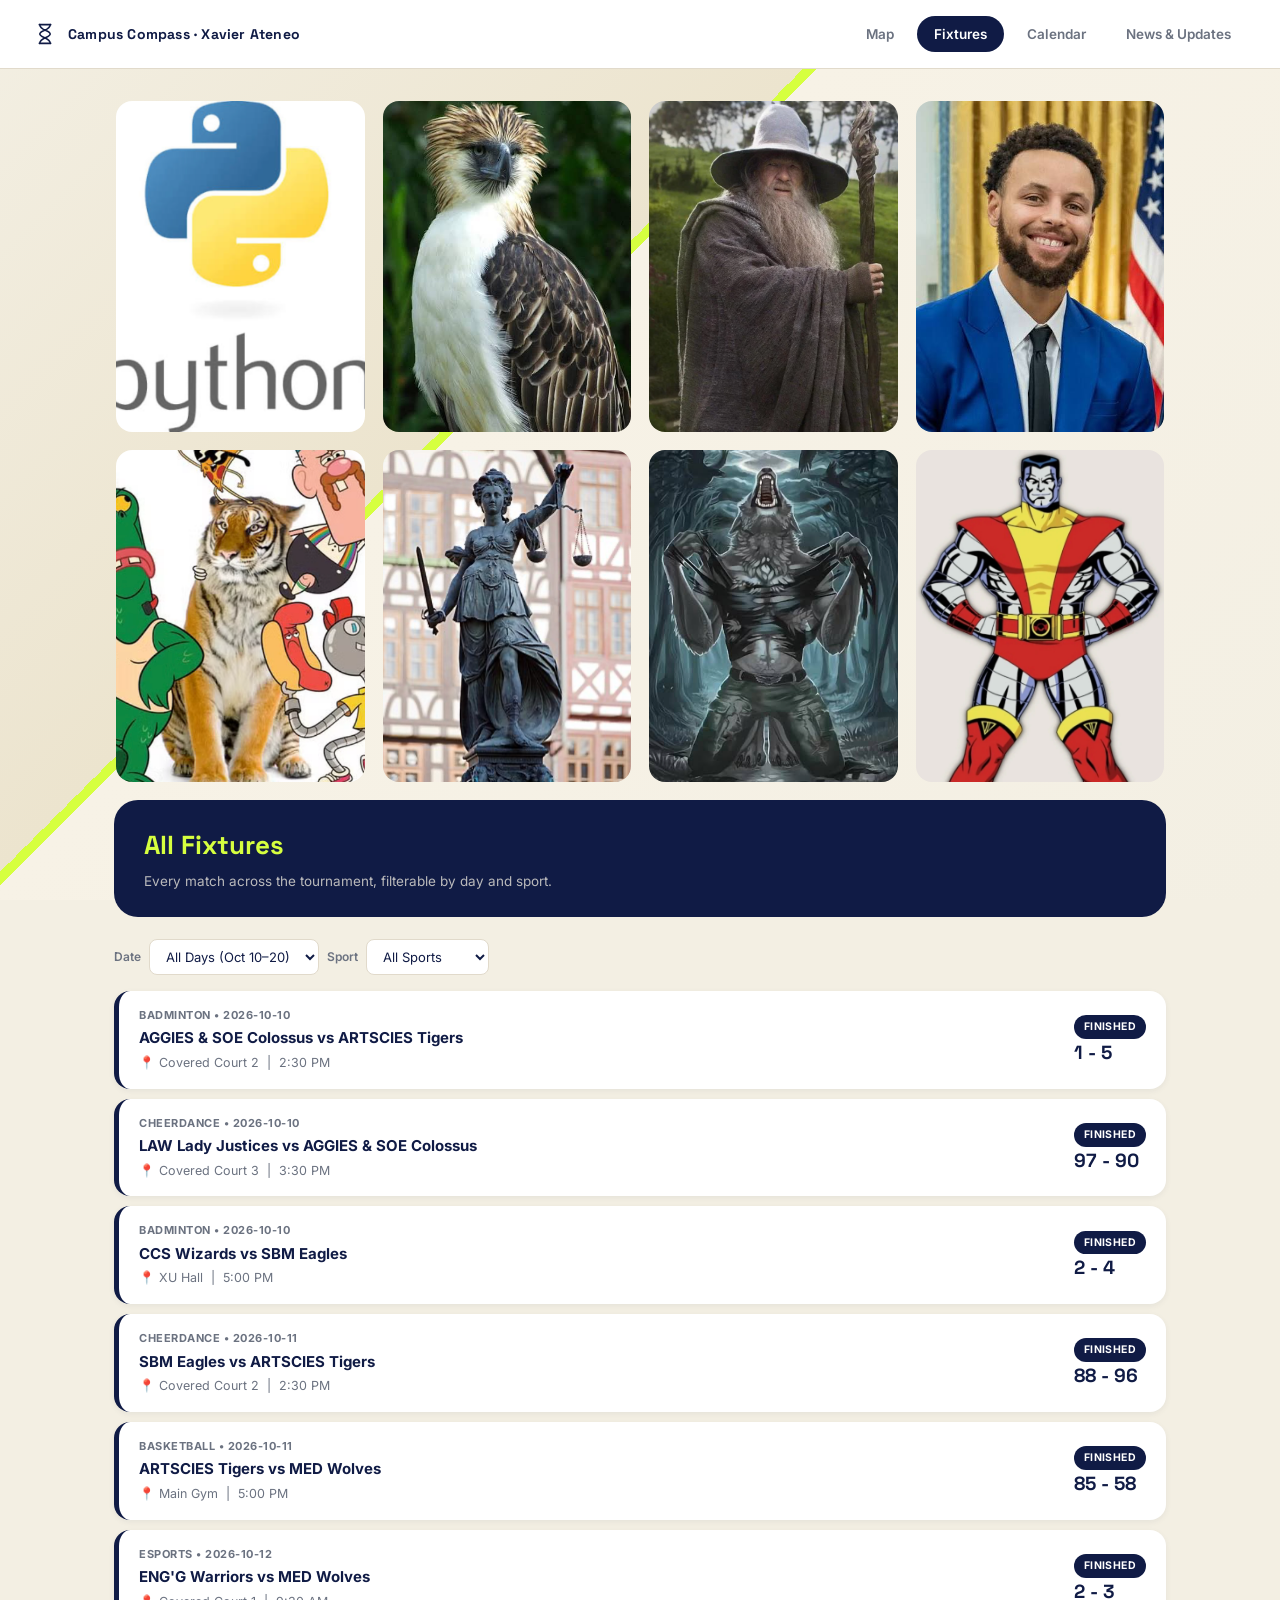
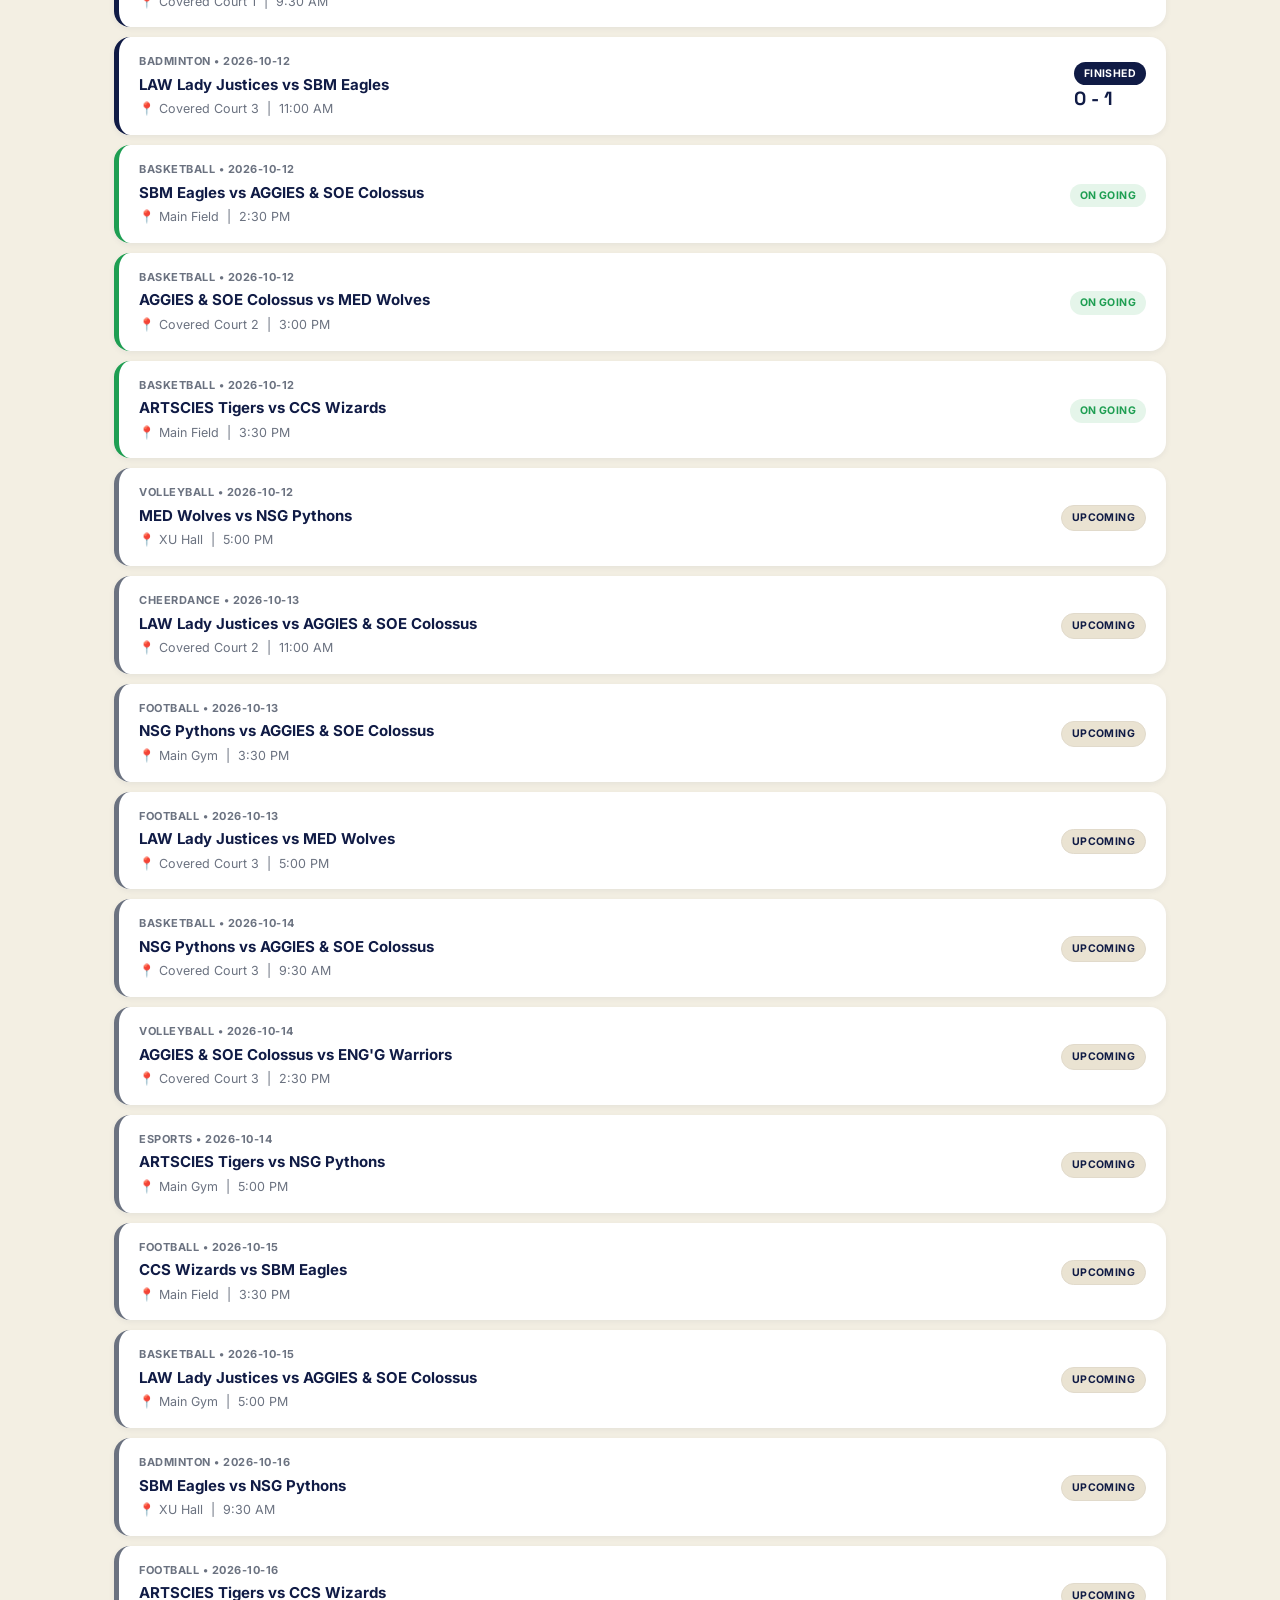
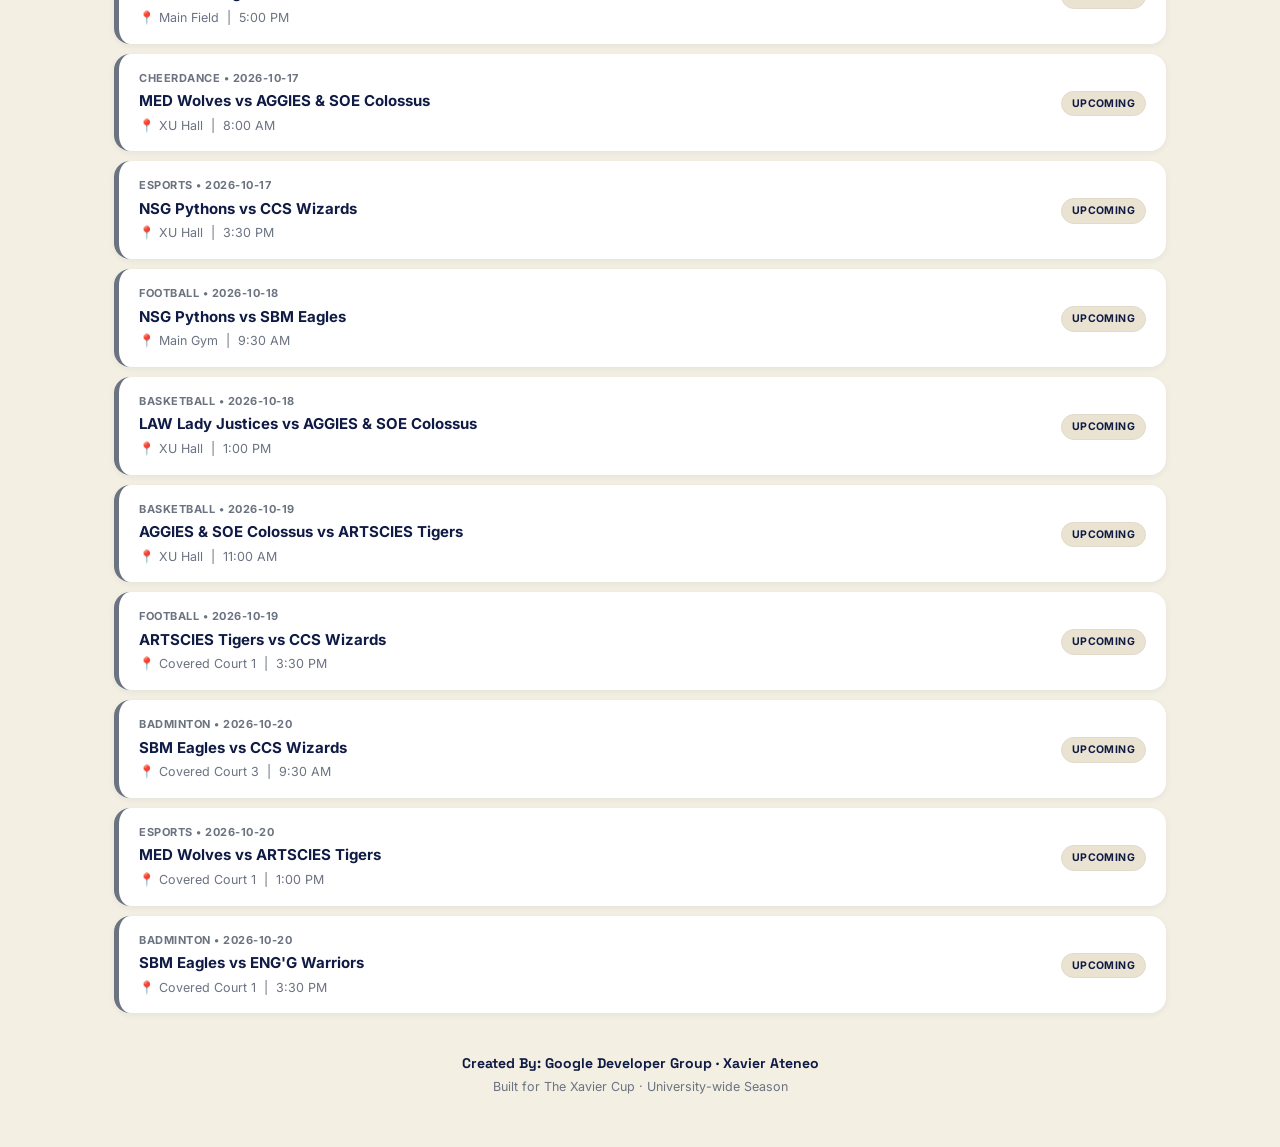
==== commit 98b84e28: "Addition of tabs Map - placed the hero image there, I cant get rid of the college banners Fixtures -" ====
--- a/index.html
+++ b/index.html
@@ -24,39 +24,43 @@
       <button class="nav-btn" data-tab="map">Map</button>
       <button class="nav-btn active" data-tab="fixtures">Fixtures</button>
       <button class="nav-btn" data-tab="my-schedule">Calendar</button>
-      <button class="nav-btn" data-tab="news">News and Updates</button>
+      <button class="nav-btn" data-tab="news">News &amp; Updates</button>
     </nav>
   </header>
 
   <main class="container">
-    <section class="hero">
-      <div class="hero-card hero-card--navy">
-        <p class="hero-eyebrow">THE XAVIER CUP &middot; 2026</p>
-        <h1 class="hero-title">ONE CAMPUS<br>EVERY COLLEGE<br><span>ONE TROPHY</span></h1>
-        <p class="hero-copy">Every fixture of the season — where it is being played, when it kicks off, and how it finished. Tap the map to see what is happening at a venue, or search for a team.</p>
-        <div class="hero-stats">
-          <div class="stat-chip"><span class="stat-num">8</span><span class="stat-label">Teams</span></div>
-          <div class="stat-chip"><span class="stat-num">6</span><span class="stat-label">Sports</span></div>
-          <div class="stat-chip"><span class="stat-num">11</span><span class="stat-label">Days</span></div>
+    <section class="team-strip" id="teamStrip" aria-label="Teams">
+      <!-- Each chip renders an <img src="[team].jpg"> — see TEAMS[].img
+          in script.js for the exact filename per team. -->
+    </section>
+
+    <section class="view" id="mapView" hidden>
+      <div class="hero">
+        <div class="hero-card hero-card--navy">
+          <p class="hero-eyebrow">THE XAVIER CUP &middot; 2026</p>
+          <h1 class="hero-title">ONE CAMPUS<br> EVERY COLLEGE<br><span> ONE TROPHY</span></h1>
+          <p class="hero-copy">Every fixture of the season, where it is being played, when it kicks off, and how it finished. Tap the map to see what is happening at a venue, or search for a team.</p>
+          <div class="hero-stats">
+            <div class="stat-chip"><span class="stat-num">8</span><span class="stat-label">Teams</span></div>
+            <div class="stat-chip"><span class="stat-num">6</span><span class="stat-label">Sports</span></div>
+            <div class="stat-chip"><span class="stat-num">11</span><span class="stat-label">Days</span></div>
+          </div>
         </div>
-      </div>
-      <div class="hero-card hero-card--lime">
-        <p class="hero-eyebrow hero-eyebrow--dark">UNIVERSITY-WIDE</p>
-        <h2 class="hero-title-dark">XAVIER<br>ATENEO<br>2026</h2>
-        <p class="hero-dates">Oct 10 &ndash; Oct 20, 2026</p>
-        <div class="hero-trophy" aria-hidden="true">🏆</div>
+        <div class="hero-card hero-card--lime">
+          <p class="hero-eyebrow hero-eyebrow--dark">UNIVERSITY-WIDE</p>
+          <h2 class="hero-title-dark">XAVIER<br>ATENEO<br>2026</h2>
+          <p class="hero-dates">Oct 10 &ndash; Oct 20, 2026</p>
+          <div class="hero-trophy" aria-hidden="true">🏆</div>
+        </div>
       </div>
     </section>
 
-    <section class="team-strip" id="teamStrip" aria-label="Teams">
-      <!-- Team photos are wired up in script.js via TEAMS[].img. A
-        portrait crop (roughly 3:4) fills each chip best, since there's no
-        name or code overlaid on top of the image anymore. -->
-    </section>
-
     <section class="view" id="fixturesView">
+      <div class="view-header">
+        <h2>All Fixtures</h2>
+        <p>Every match across the tournament, filterable by day and sport.</p>
+      </div>
       <div class="view-controls">
-        <h2 id="viewTitle">All Fixtures</h2>
         <div class="filter-group">
           <label for="dateSelect">Date</label>
           <select id="dateSelect">
@@ -72,8 +76,10 @@
     </section>
 
     <section class="view" id="myScheduleView" hidden>
-      <h2>College Schedule</h2>
-      <p class="section-lede">Pick your team above, then tap a day to see when they play.</p>
+      <div class="view-header">
+        <h2>My Schedule</h2>
+        <p>Pick your team above, then tap a day to see when they play.</p>
+      </div>
 
       <div class="calendar" id="calendar">
         <div class="calendar__head">
@@ -94,6 +100,28 @@
       </div>
     </section>
 
+    <section class="view" id="newsView" hidden>
+      <div class="view-header">
+        <h2>News &amp; Updates</h2>
+        <p>Announcements and stories from every college and CSG.</p>
+      </div>
+
+      <div class="news-controls">
+        <div class="news-filters" id="newsFilters"></div>
+        <button class="news-see-all" id="newsSeeAll">See All</button>
+      </div>
+
+      <div class="news-carousel" id="newsCarousel">
+        <div class="news-track" id="newsTrack"></div>
+      </div>
+      <div class="news-grid" id="newsGrid" hidden></div>
+
+      <div class="events-section">
+        <h3 class="events-heading">Upcoming Events</h3>
+        <div class="events-grid" id="eventsGrid"></div>
+      </div>
+    </section>
+
   </main>
 
   <footer class="site-footer">
--- a/styles.css
+++ b/styles.css
@@ -28,11 +28,21 @@
 
 body{
   font-family:var(--font-body);
-  background:var(--cream);
+  background-color:var(--cream);
+  background-image:linear-gradient(135deg,
+    var(--cream) 0%,
+    #ECE4CE 40%,
+    var(--lime) 40%,
+    var(--lime) 40.6%,
+    #F7F2E6 40.6%,
+    var(--cream) 100%
+  );
+  background-attachment:fixed;
   color:var(--ink);
   line-height:1.5;
   padding-bottom:40px;
 }
+
 a{ color:inherit; text-decoration:none; }
 h1,h2,h3{ font-family:var(--font-display); }
 
@@ -118,8 +128,16 @@
 }
 
 .view[hidden]{ display:none; }
+
+.view-header{
+  background:var(--navy); border-radius:var(--radius-lg);
+  padding:26px 30px; margin-bottom:22px;
+}
+.view-header h2{ color:var(--lime); font-size:26px; font-weight:700; }
+.view-header p{ color:rgba(243,239,227,.75); font-size:13.5px; margin-top:6px; max-width:520px; }
+
 .view-controls{
-  display:flex; align-items:center; justify-content:space-between; flex-wrap:wrap; gap:14px;
+  display:flex; align-items:center; justify-content:flex-start; flex-wrap:wrap; gap:14px;
   margin-bottom:16px;
 }
 .view-controls h2, .my-schedule h2{ font-size:20px; }
@@ -218,6 +236,78 @@
 .day-detail__head{ margin-bottom:12px; }
 .day-detail__head h3{ font-size:16px; }
 
+.news-controls{
+  display:flex; align-items:center; justify-content:space-between; gap:14px;
+  flex-wrap:wrap; margin-bottom:20px;
+}
+.news-filters{ display:flex; gap:8px; flex-wrap:wrap; }
+.news-filter{
+  background:var(--white); border:1px solid var(--border); color:var(--muted);
+  font-family:var(--font-body); font-weight:600; font-size:12.5px;
+  padding:7px 15px; border-radius:var(--radius-pill); cursor:pointer;
+  transition:background .12s ease, color .12s ease, border-color .12s ease;
+}
+.news-filter:hover{ border-color:var(--navy); }
+.news-filter.active{ background:var(--navy); border-color:var(--navy); color:var(--white); }
+
+.news-see-all{
+  background:var(--lime); border:none; color:var(--navy);
+  font-family:var(--font-body); font-weight:700; font-size:12.5px;
+  padding:8px 18px; border-radius:var(--radius-pill); cursor:pointer;
+  transition:background .12s ease;
+}
+.news-see-all:hover{ background:var(--lime-deep, #A9CC1E); }
+.news-see-all.active{ background:var(--navy); color:var(--white); }
+
+.news-carousel{
+  display:flex; gap:16px; overflow-x:auto; overflow-y:hidden;
+  padding-bottom:4px; scrollbar-width:none;
+  -webkit-mask-image:linear-gradient(to right, transparent, black 32px, black calc(100% - 32px), transparent);
+  mask-image:linear-gradient(to right, transparent, black 32px, black calc(100% - 32px), transparent);
+}
+.news-carousel::-webkit-scrollbar{ display:none; }
+.news-carousel[hidden]{ display:none; }
+.news-track{ display:flex; gap:16px; width:max-content; }
+
+.news-grid{
+  display:grid; grid-template-columns:repeat(4, 1fr); gap:16px;
+}
+.news-grid[hidden]{ display:none; }
+
+.news-card{
+  flex:0 0 auto; width:270px; background:var(--white); border-radius:var(--radius);
+  border-left:5px solid var(--navy); box-shadow:var(--shadow-sm); padding:16px 18px;
+  display:flex; flex-direction:column; gap:10px;
+}
+.news-grid .news-card{ width:auto; }
+.news-card__title{ font-family:var(--font-display); font-size:16px; font-weight:700; line-height:1.2; }
+.news-card__snippet{ font-size:12.5px; color:var(--muted); line-height:1.45; }
+.news-card__foot{ display:flex; align-items:center; justify-content:space-between; margin-top:auto; padding-top:4px; }
+.news-card__date{ font-size:11px; color:var(--muted); }
+.news-card__more{
+  background:transparent; border:1.5px solid var(--navy); color:var(--navy);
+  font-family:var(--font-body); font-weight:700; font-size:11px;
+  padding:6px 13px; border-radius:var(--radius-pill); cursor:pointer;
+  transition:background .12s ease, color .12s ease;
+}
+.news-card__more:hover{ background:var(--navy); color:var(--white); }
+
+.events-section{ margin-top:34px; }
+.events-heading{ font-size:18px; margin-bottom:14px; }
+.events-grid{ display:grid; grid-template-columns:repeat(4, 1fr); gap:16px; }
+.event-card{
+  background:var(--white); border-radius:var(--radius); overflow:hidden;
+  box-shadow:var(--shadow-sm); display:flex; flex-direction:column;
+}
+.event-card__photo{
+  width:100%; aspect-ratio:4/3; object-fit:cover; display:block;
+  background:var(--cream-card);
+}
+.event-card__body{ padding:14px 16px; }
+.event-card__source{ font-size:10px; font-weight:700; letter-spacing:.4px; text-transform:uppercase; color:var(--muted); }
+.event-card__title{ font-family:var(--font-display); font-size:15px; font-weight:700; margin:4px 0 6px; }
+.event-card__desc{ font-size:12.5px; color:var(--muted); line-height:1.45; }
+
 .site-footer{ text-align:center; padding:40px 20px 10px; color:var(--muted); font-size:12.5px; }
 .site-footer__name{ font-family:var(--font-display); font-weight:700; color:var(--navy); font-size:14px; margin-bottom:4px; }
 
@@ -227,5 +317,7 @@
   .container{ padding:22px 16px 0; }
   .card{ flex-direction:column; align-items:flex-start; }
   .score{ align-self:flex-end; }
-  .team-strip{ grid-template-columns:repeat(2, 1fr); }
+  .team-strip{ grid-template-columns:repeat(4, 1fr); gap:8px; }
+  .news-grid{ grid-template-columns:repeat(2, 1fr); }
+  .events-grid{ grid-template-columns:1fr; }
 }
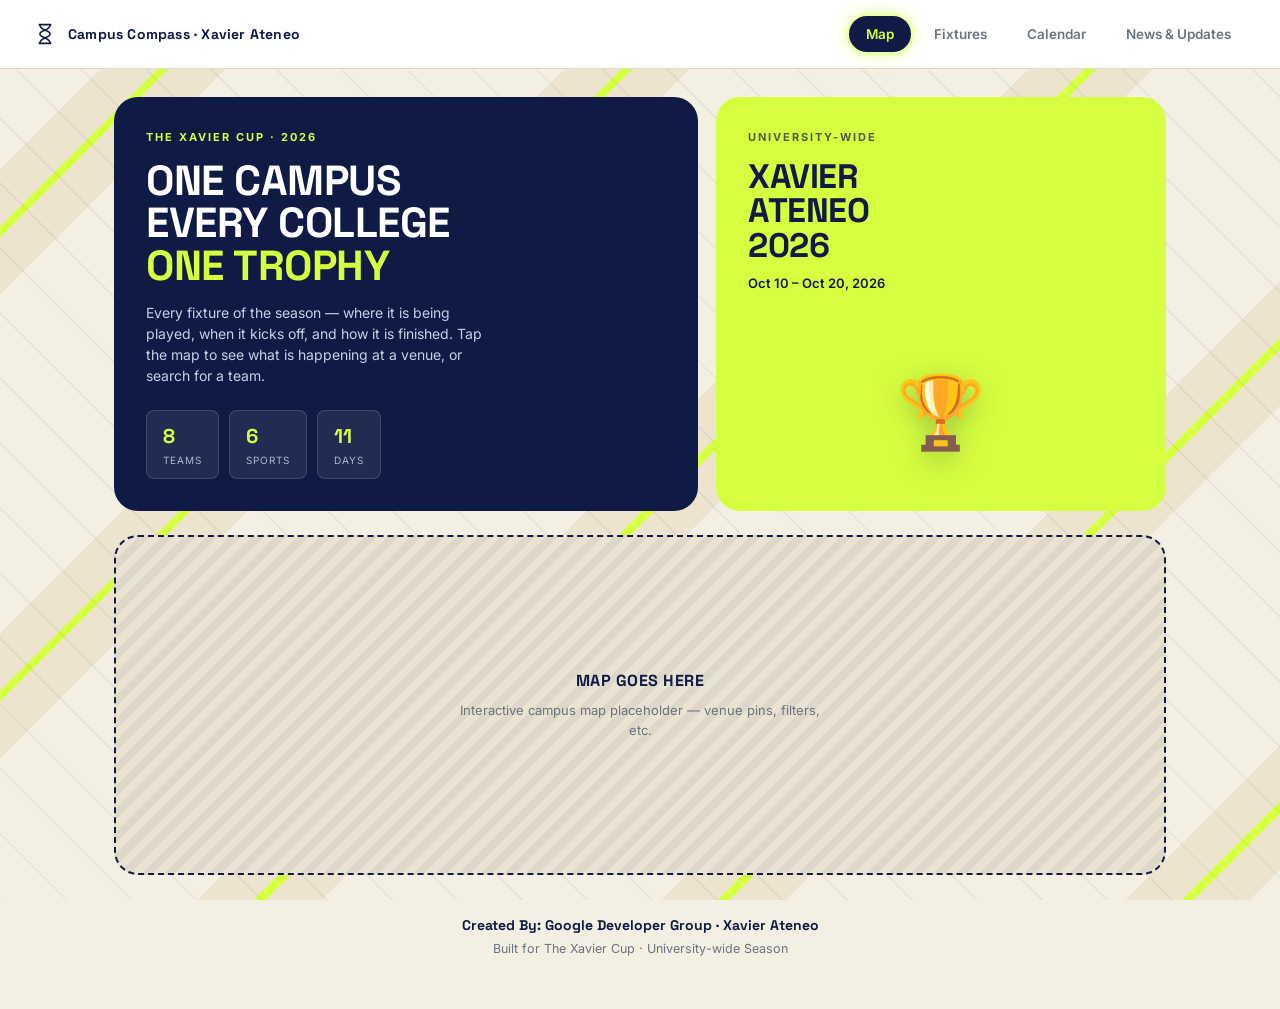
==== commit 071ff135: "Polished the website College Banners - Made them smaller Navbar - When active, it will have a lime g" ====
--- a/index.html
+++ b/index.html
@@ -21,25 +21,21 @@
       <span class="brand__text">Campus Compass · Xavier Ateneo</span>
     </div>
     <nav class="nav-tabs">
-      <button class="nav-btn" data-tab="map">Map</button>
-      <button class="nav-btn active" data-tab="fixtures">Fixtures</button>
+      <span class="nav-pill" id="navPill" aria-hidden="true"></span>
+      <button class="nav-btn active" data-tab="map">Map</button>
+      <button class="nav-btn" data-tab="fixtures">Fixtures</button>
       <button class="nav-btn" data-tab="my-schedule">Calendar</button>
       <button class="nav-btn" data-tab="news">News &amp; Updates</button>
     </nav>
   </header>
 
   <main class="container">
-    <section class="team-strip" id="teamStrip" aria-label="Teams">
-      <!-- Each chip renders an <img src="[team].jpg"> — see TEAMS[].img
-          in script.js for the exact filename per team. -->
-    </section>
-
-    <section class="view" id="mapView" hidden>
+    <section class="view" id="mapView">
       <div class="hero">
         <div class="hero-card hero-card--navy">
           <p class="hero-eyebrow">THE XAVIER CUP &middot; 2026</p>
           <h1 class="hero-title">ONE CAMPUS<br> EVERY COLLEGE<br><span> ONE TROPHY</span></h1>
-          <p class="hero-copy">Every fixture of the season, where it is being played, when it kicks off, and how it finished. Tap the map to see what is happening at a venue, or search for a team.</p>
+          <p class="hero-copy">Every fixture of the season &mdash; where it is being played, when it kicks off, and how it is finished. Tap the map to see what is happening at a venue, or search for a team.</p>
           <div class="hero-stats">
             <div class="stat-chip"><span class="stat-num">8</span><span class="stat-label">Teams</span></div>
             <div class="stat-chip"><span class="stat-num">6</span><span class="stat-label">Sports</span></div>
@@ -53,13 +49,21 @@
           <div class="hero-trophy" aria-hidden="true">🏆</div>
         </div>
       </div>
+
+      <!-- MAP GOES HERE — this whole block is a placeholder. -->
+      <div class="map-placeholder-note" id="campusMapSlot">
+        <strong>MAP GOES HERE</strong>
+        <span>Interactive campus map placeholder &mdash; venue pins, filters, etc.</span>
+      </div>
     </section>
 
-    <section class="view" id="fixturesView">
+    <section class="view" id="fixturesView" hidden>
       <div class="view-header">
+        <svg class="view-header__icon" viewBox="0 0 100 100" aria-hidden="true"><rect x="18" y="14" width="64" height="72" rx="6" fill="none" stroke="currentColor" stroke-width="5"/><path d="M30 34h40M30 50h40M30 66h26" stroke="currentColor" stroke-width="5" stroke-linecap="round"/></svg>
         <h2>All Fixtures</h2>
         <p>Every match across the tournament, filterable by day and sport.</p>
       </div>
+      <section class="team-strip" id="teamStripFixtures" aria-label="Teams"></section>
       <div class="view-controls">
         <div class="filter-group">
           <label for="dateSelect">Date</label>
@@ -77,9 +81,11 @@
 
     <section class="view" id="myScheduleView" hidden>
       <div class="view-header">
+        <svg class="view-header__icon" viewBox="0 0 100 100" aria-hidden="true"><rect x="14" y="20" width="72" height="66" rx="6" fill="none" stroke="currentColor" stroke-width="5"/><path d="M14 38h72M30 12v16M70 12v16" stroke="currentColor" stroke-width="5" stroke-linecap="round"/></svg>
         <h2>My Schedule</h2>
         <p>Pick your team above, then tap a day to see when they play.</p>
       </div>
+      <section class="team-strip" id="teamStripSchedule" aria-label="Teams"></section>
 
       <div class="calendar" id="calendar">
         <div class="calendar__head">
@@ -102,6 +108,7 @@
 
     <section class="view" id="newsView" hidden>
       <div class="view-header">
+        <svg class="view-header__icon" viewBox="0 0 100 100" aria-hidden="true"><path d="M20 30h44l16-14v68l-16-14H20a6 6 0 0 1-6-6V36a6 6 0 0 1 6-6Z" fill="none" stroke="currentColor" stroke-width="5" stroke-linejoin="round"/><circle cx="34" cy="50" r="4" fill="currentColor"/><path d="M46 44h20M46 56h14" stroke="currentColor" stroke-width="5" stroke-linecap="round"/></svg>
         <h2>News &amp; Updates</h2>
         <p>Announcements and stories from every college and CSG.</p>
       </div>
@@ -121,7 +128,6 @@
         <div class="events-grid" id="eventsGrid"></div>
       </div>
     </section>
-
   </main>
 
   <footer class="site-footer">
--- a/styles.css
+++ b/styles.css
@@ -29,14 +29,15 @@
 body{
   font-family:var(--font-body);
   background-color:var(--cream);
-  background-image:linear-gradient(135deg,
-    var(--cream) 0%,
-    #ECE4CE 40%,
-    var(--lime) 40%,
-    var(--lime) 40.6%,
-    #F7F2E6 40.6%,
-    var(--cream) 100%
-  );
+  background-image:
+    repeating-linear-gradient(45deg, rgba(16,27,69,0.05) 0px, rgba(16,27,69,0.05) 2px, transparent 2px, transparent 46px),
+    repeating-linear-gradient(135deg,
+      var(--cream) 0px, var(--cream) 120px,
+      #ECE4CE 120px, #ECE4CE 160px,
+      var(--lime) 160px, var(--lime) 168px,
+      #ECE4CE 168px, #ECE4CE 208px,
+      var(--cream) 208px, var(--cream) 328px
+    );
   background-attachment:fixed;
   color:var(--ink);
   line-height:1.5;
@@ -54,6 +55,16 @@
   font-size:10px; font-weight:700; text-align:center;
 }
 
+.map-placeholder-note{
+  margin-top:22px; min-height:340px;
+  display:flex; flex-direction:column; align-items:center; justify-content:center; gap:8px;
+  background:repeating-linear-gradient(135deg, rgba(16,27,69,.06) 0 8px, rgba(16,27,69,0) 8px 16px), var(--cream-card);
+  border:2px dashed var(--navy); border-radius:var(--radius-lg);
+  color:var(--navy); text-align:center; padding:30px;
+}
+.map-placeholder-note strong{ font-family:var(--font-display); font-size:16px; letter-spacing:.5px; }
+.map-placeholder-note span{ font-size:13px; color:var(--muted); max-width:380px; }
+
 .navbar{
   display:flex; align-items:center; justify-content:space-between;
   gap:16px; padding:16px 32px; background:var(--white);
@@ -67,15 +78,23 @@
 }
 .brand__dash{ color:var(--muted); font-weight:500; }
 
-.nav-tabs{ display:flex; gap:6px; flex-wrap:wrap; }
+.nav-tabs{ position:relative; display:flex; gap:6px; flex-wrap:wrap; }
+.nav-pill{
+  position:absolute; top:0; left:0; height:100%; width:0;
+  background:var(--navy); border-radius:var(--radius-pill);
+  box-shadow:0 0 0 3px rgba(214,255,63,.25), 0 0 16px 2px rgba(214,255,63,.55);
+  transition:left .28s cubic-bezier(.4,0,.2,1), width .28s cubic-bezier(.4,0,.2,1);
+  z-index:1;
+}
 .nav-btn{
+  position:relative; z-index:2;
   background:transparent; border:1px solid transparent; color:var(--muted);
   padding:9px 16px; border-radius:var(--radius-pill); cursor:pointer;
   font-family:var(--font-body); font-weight:600; font-size:13.5px;
-  transition:background .12s ease, color .12s ease;
-}
-.nav-btn:hover{ background:var(--cream); color:var(--navy); }
-.nav-btn.active{ background:var(--navy); color:var(--white); }
+  transition:color .15s ease;
+}
+.nav-btn:hover{ color:var(--navy); }
+.nav-btn.active{ color:var(--lime); }
 
 .container{ max-width:1100px; margin:0 auto; padding:28px 24px 0; }
 
@@ -112,11 +131,11 @@
 .venue-pill{ background:var(--navy); color:var(--white); font-size:11px; font-weight:700; padding:6px 12px; border-radius:var(--radius-pill); }
 
 .team-strip{
-  display:grid; grid-template-columns:repeat(4, 1fr);
-  gap:18px; padding:4px 2px 18px; width:100%;
+  display:grid; grid-template-columns:repeat(8, 1fr);
+  gap:10px; padding:4px 2px 20px; width:100%;
 }
 .team-chip{
-  border-radius:var(--radius); overflow:hidden;
+  border-radius:var(--radius-sm); overflow:hidden;
   cursor:pointer; display:block;
   aspect-ratio:3/4;
   transition:transform .12s ease, box-shadow .12s ease;
@@ -130,11 +149,32 @@
 .view[hidden]{ display:none; }
 
 .view-header{
-  background:var(--navy); border-radius:var(--radius-lg);
-  padding:26px 30px; margin-bottom:22px;
-}
-.view-header h2{ color:var(--lime); font-size:26px; font-weight:700; }
-.view-header p{ color:rgba(243,239,227,.75); font-size:13.5px; margin-top:6px; max-width:520px; }
+  position:relative; overflow:hidden;
+  background:linear-gradient(135deg, var(--navy) 0%, var(--navy-deep) 100%);
+  border-radius:var(--radius-lg);
+  padding:34px 34px 30px; margin-bottom:22px;
+}
+.view-header::before{
+  content:""; position:absolute; top:-60%; right:-6%;
+  width:180px; height:260%; background:var(--lime); opacity:.14;
+  transform:rotate(20deg);
+}
+.view-header::after{
+  content:""; position:absolute; left:0; bottom:0; width:100%; height:4px;
+  background:linear-gradient(90deg, var(--lime) 0%, transparent 70%);
+}
+.view-header__icon{
+  position:absolute; top:18px; right:22px; width:64px; height:64px;
+  color:var(--white); opacity:.14; pointer-events:none;
+}
+.view-header h2{
+  position:relative; color:var(--lime); font-size:30px; font-weight:700;
+  text-transform:uppercase; letter-spacing:.5px;
+}
+.view-header p{
+  position:relative; color:rgba(243,239,227,.8); font-size:13.5px;
+  margin-top:8px; max-width:520px;
+}
 
 .view-controls{
   display:flex; align-items:center; justify-content:flex-start; flex-wrap:wrap; gap:14px;
@@ -159,8 +199,6 @@
 .card.finished{ border-left-color:var(--navy); }
 .card.ongoing{ border-left-color:var(--green); }
 .card.upcoming{ border-left-color:var(--muted); }
-/* whenever a card involves the viewer's own team (green text),
-   the left edge goes green too, overriding the status color */
 .card.mine{ border-left-color:var(--lime-deep); }
 
 .badge{
@@ -248,7 +286,7 @@
   transition:background .12s ease, color .12s ease, border-color .12s ease;
 }
 .news-filter:hover{ border-color:var(--navy); }
-.news-filter.active{ background:var(--navy); border-color:var(--navy); color:var(--white); }
+.news-filter.active{ background:var(--navy); border-color:var(--navy); color:var(--lime); }
 
 .news-see-all{
   background:var(--lime); border:none; color:var(--navy);
